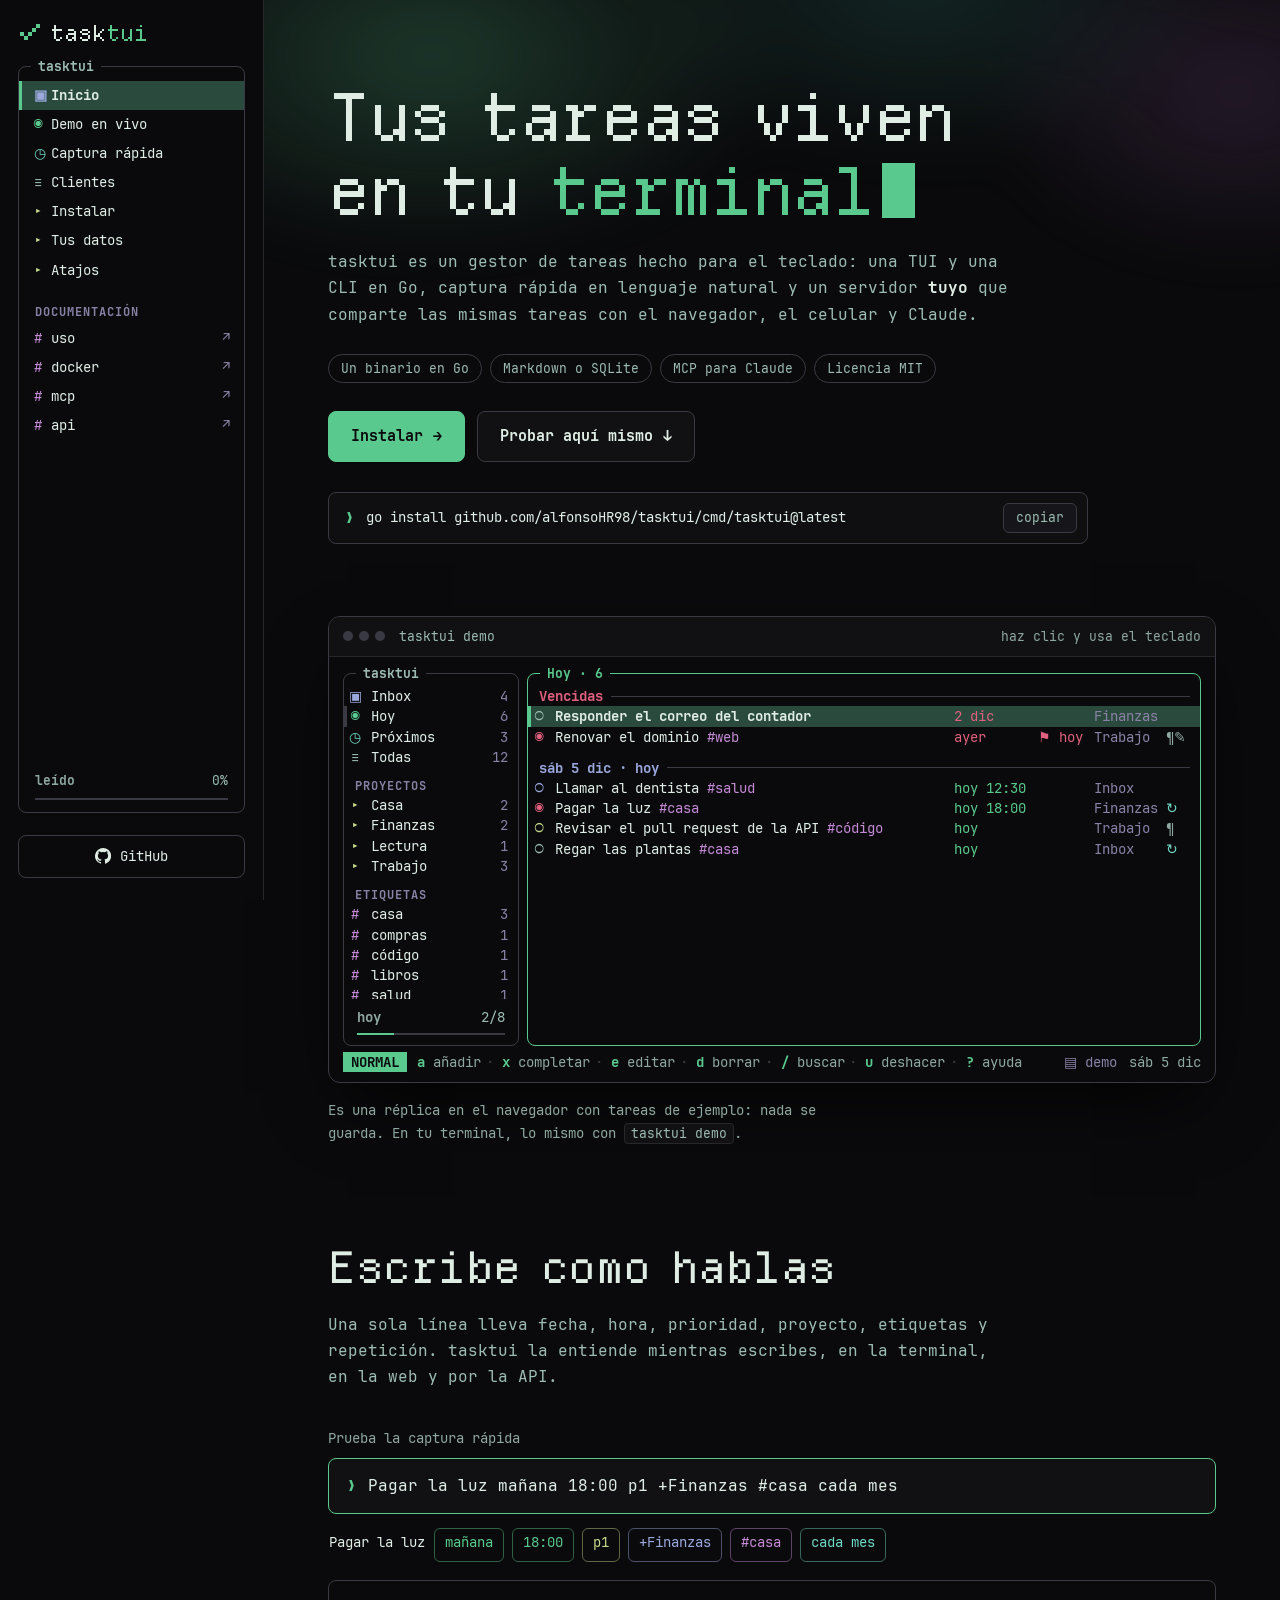
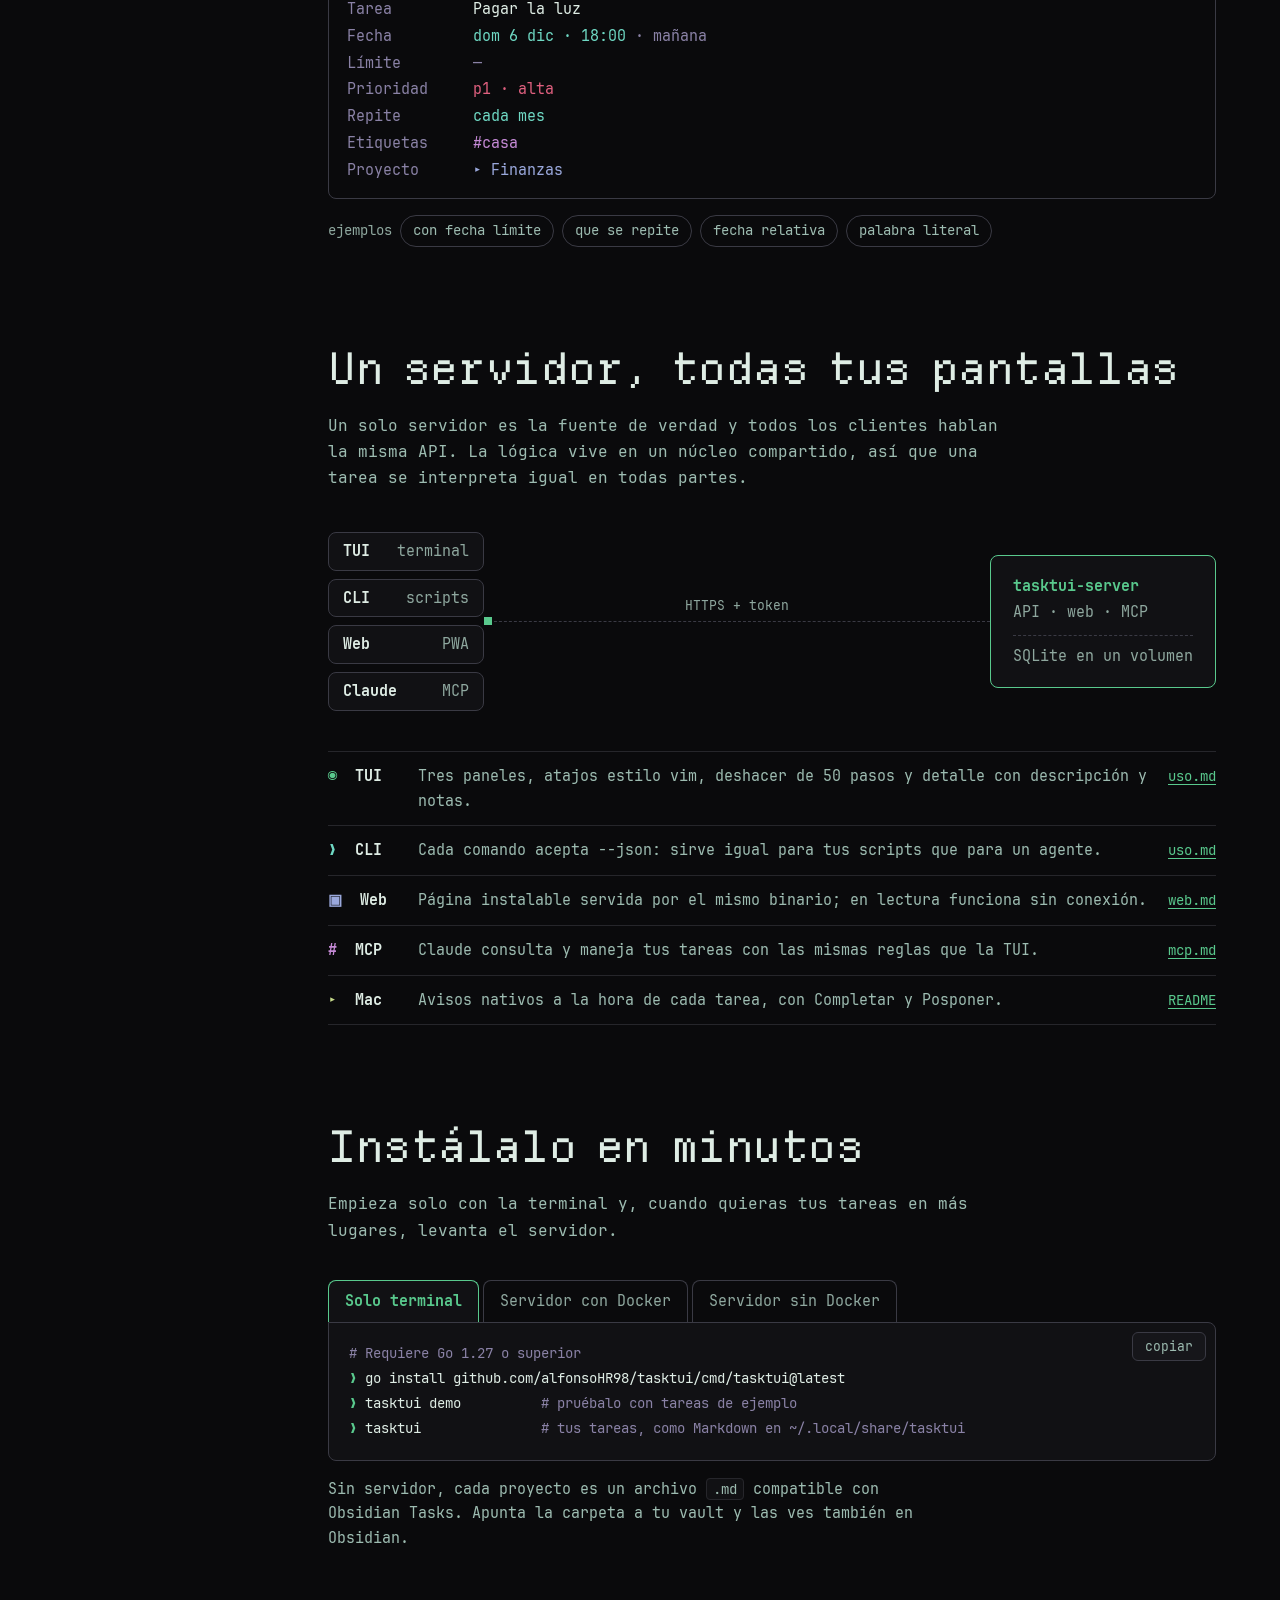
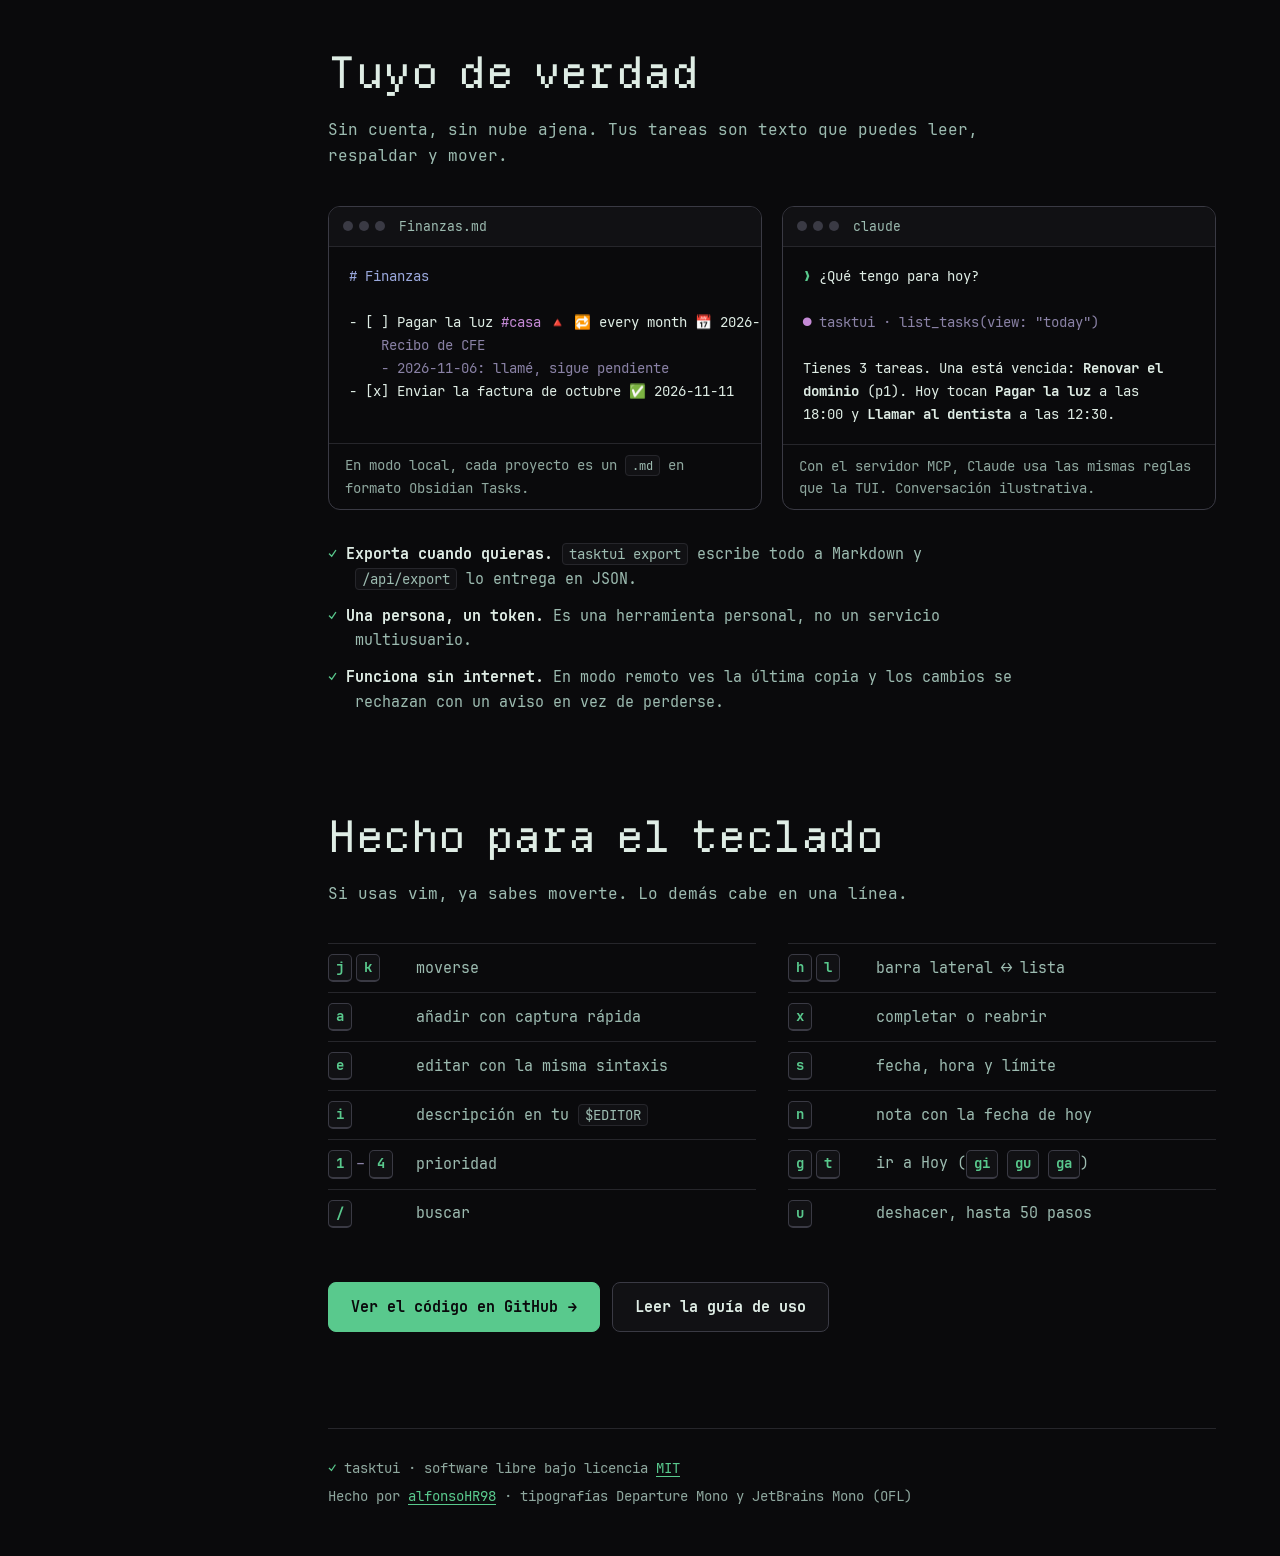
==== site/index.html @ 72398d20 "feat(site): página del proyecto con una demo interactiva de la TUI" ====
<!doctype html>
<html lang="es">
<head>
<meta charset="utf-8">
<meta name="viewport" content="width=device-width, initial-scale=1">
<title>tasktui — tus tareas viven en tu terminal</title>
<meta name="description" content="Gestor de tareas de terminal, tuyo y en tu propio servidor: TUI y CLI en Go, captura rápida en lenguaje natural, página web instalable y servidor MCP para Claude.">
<meta name="theme-color" content="#0a0a0c">
<meta property="og:title" content="tasktui — tus tareas viven en tu terminal">
<meta property="og:description" content="TUI y CLI en Go, captura rápida en lenguaje natural, servidor propio con Docker y MCP para Claude.">
<meta property="og:type" content="website">
<meta property="og:image" content="og.png">
<link rel="icon" href="icon.svg" type="image/svg+xml">
<link rel="preload" href="fonts/DepartureMono-Regular.woff2" as="font" type="font/woff2" crossorigin>
<link rel="preload" href="fonts/JetBrainsMono-Regular.woff2" as="font" type="font/woff2" crossorigin>
<link rel="stylesheet" href="style.css">
</head>
<body>
<a class="skip" href="#contenido">Saltar al contenido</a>

<aside class="rail" aria-label="Navegación">
  <a class="logo" href="#inicio" aria-label="tasktui, inicio">
    <svg viewBox="0 0 11 11" aria-hidden="true"><path d="M1 5h2v2H1zM3 7h2v2H3zM5 5h2v2H5zM7 3h2v2H7zM9 1h2v2H9z"/></svg>
    <span>task<b>tui</b></span>
  </a>

  <nav class="pane nav" aria-label="Secciones">
    <span class="pt">tasktui</span>
    <ul>
      <li><a href="#inicio" data-spy="inicio"><i class="c-blue">▣</i>Inicio</a></li>
      <li><a href="#demo" data-spy="demo"><i class="c-green">◉</i>Demo en vivo</a></li>
      <li><a href="#captura" data-spy="captura"><i class="c-cyan">◷</i>Captura rápida</a></li>
      <li><a href="#clientes" data-spy="clientes"><i class="c-sub">≡</i>Clientes</a></li>
      <li><a href="#instalar" data-spy="instalar"><i class="c-yellow">▸</i>Instalar</a></li>
      <li><a href="#datos" data-spy="datos"><i class="c-yellow">▸</i>Tus datos</a></li>
      <li><a href="#atajos" data-spy="atajos"><i class="c-yellow">▸</i>Atajos</a></li>
    </ul>
    <h2>Documentación</h2>
    <ul>
      <li><a href="https://github.com/alfonsoHR98/tasktui/blob/main/docs/uso.md"><i class="c-mauve">#</i>uso<em>↗</em></a></li>
      <li><a href="https://github.com/alfonsoHR98/tasktui/blob/main/docs/docker.md"><i class="c-mauve">#</i>docker<em>↗</em></a></li>
      <li><a href="https://github.com/alfonsoHR98/tasktui/blob/main/docs/mcp.md"><i class="c-mauve">#</i>mcp<em>↗</em></a></li>
      <li><a href="https://github.com/alfonsoHR98/tasktui/blob/main/docs/api.md"><i class="c-mauve">#</i>api<em>↗</em></a></li>
    </ul>
    <div class="read" aria-hidden="true">
      <div><span>leído</span><span id="read-pct">0%</span></div>
      <div class="bar"><span id="read-bar"></span></div>
    </div>
  </nav>

  <a class="gh" href="https://github.com/alfonsoHR98/tasktui">
    <svg viewBox="0 0 16 16" aria-hidden="true"><path d="M8 0a8 8 0 0 0-2.53 15.59c.4.07.55-.17.55-.38v-1.33c-2.23.48-2.7-1.07-2.7-1.07-.36-.93-.89-1.17-.89-1.17-.73-.5.05-.49.05-.49.8.06 1.23.83 1.23.83.72 1.22 1.88.87 2.33.66.07-.52.28-.87.5-1.07-1.77-.2-3.64-.89-3.64-3.95 0-.87.31-1.59.82-2.15-.08-.2-.36-1.02.08-2.12 0 0 .67-.21 2.2.82a7.6 7.6 0 0 1 4 0c1.53-1.04 2.2-.82 2.2-.82.44 1.1.16 1.92.08 2.12.51.56.82 1.28.82 2.15 0 3.07-1.87 3.75-3.65 3.95.29.25.54.73.54 1.48v2.2c0 .21.15.46.55.38A8 8 0 0 0 8 0Z"/></svg>
    <span>GitHub</span>
  </a>
</aside>

<main id="contenido">
  <div class="aurora" aria-hidden="true"></div>

  <section class="hero" id="inicio" data-section>
    <h1>Tus tareas viven<br>en tu <span>terminal</span><i class="caret" aria-hidden="true"></i></h1>
    <p class="lead">tasktui es un gestor de tareas hecho para el teclado: una TUI y una CLI en Go,
      captura rápida en lenguaje natural y un servidor <strong>tuyo</strong> que comparte las mismas
      tareas con el navegador, el celular y Claude.</p>
    <ul class="chips" aria-label="Características">
      <li>Un binario en Go</li>
      <li>Markdown o SQLite</li>
      <li>MCP para Claude</li>
      <li>Licencia MIT</li>
    </ul>
    <div class="cta">
      <a class="btn primary" href="#instalar">Instalar <span aria-hidden="true">→</span></a>
      <a class="btn" href="#demo">Probar aquí mismo <span aria-hidden="true">↓</span></a>
    </div>
    <div class="cmd">
      <span class="prompt" aria-hidden="true">❯</span>
      <code id="cmd-install">go install github.com/alfonsoHR98/tasktui/cmd/tasktui@latest</code>
      <button class="copy" data-copy="#cmd-install" type="button">copiar</button>
    </div>
  </section>

  <section class="demo" id="demo" data-section>
    <div class="win">
      <div class="win-bar">
        <span class="dots" aria-hidden="true"><i></i><i></i><i></i></span>
        <span class="win-title">tasktui demo</span>
        <span class="win-hint">haz clic y usa el teclado</span>
      </div>
      <div class="tui" id="tui" tabindex="0" role="application"
           aria-label="Demostración interactiva de tasktui. Usa j y k para moverte, x para completar, a para añadir.">
<pre class="fallback">╭─ tasktui ───────────╮╭─ Hoy · 3 ──────────────────────────────────╮
│ ▣ Inbox           2 ││ Vencidas ───────────────────────────────── │
│ ◉ Hoy             3 ││ ◉ Renovar el dominio  #web    ayer  Trabajo│
│ ◷ Próximos        5 ││ mié 11 nov · hoy ───────────────────────── │
│ ≡ Todas          12 ││ ◉ Pagar la luz  #casa   hoy 18:00  Finanzas│
│                     ││ ○ Llamar al dentista    hoy 12:30  Inbox   │
╰─────────────────────╯╰────────────────────────────────────────────╯
 NORMAL  a añadir · x completar · e editar · / buscar · ? ayuda</pre>
      </div>
    </div>
    <p class="demo-note">Es una réplica en el navegador con tareas de ejemplo: nada se guarda.
      En tu terminal, lo mismo con <code>tasktui demo</code>.</p>
  </section>

  <section id="captura" data-section>
    <h2>Escribe como hablas</h2>
    <p class="lead">Una sola línea lleva fecha, hora, prioridad, proyecto, etiquetas y repetición.
      tasktui la entiende mientras escribes, en la terminal, en la web y por la API.</p>

    <div class="play">
      <label for="play-in">Prueba la captura rápida</label>
      <div class="play-input">
        <span class="prompt" aria-hidden="true">❯</span>
        <input id="play-in" type="text" autocomplete="off" autocapitalize="off" spellcheck="false"
               value="Pagar la luz mañana 18:00 p1 +Finanzas #casa cada mes">
      </div>
      <div class="play-tokens" id="play-tokens" aria-hidden="true"></div>
      <dl class="play-out" id="play-out" aria-live="polite"></dl>
      <div class="play-ex">
        <span>ejemplos</span>
        <button type="button" data-ex="Entregar el reporte viernes 9am p2 +Trabajo limit lunes">con fecha límite</button>
        <button type="button" data-ex="Regar las plantas cada 3 días #casa">que se repite</button>
        <button type="button" data-ex="Llamar a mamá en 2 días 19:30">fecha relativa</button>
        <button type="button" data-ex="Leer \hoy de Saramago +Lectura #libros">palabra literal</button>
      </div>
    </div>
  </section>

  <section id="clientes" data-section>
    <h2>Un servidor, todas tus pantallas</h2>
    <p class="lead">Un solo servidor es la fuente de verdad y todos los clientes hablan la misma API.
      La lógica vive en un núcleo compartido, así que una tarea se interpreta igual en todas partes.</p>

    <div class="arch" role="img" aria-label="La TUI, la CLI, la página web y Claude se conectan por HTTPS con token a tu servidor, que guarda las tareas en SQLite.">
      <ul class="arch-clients">
        <li><b>TUI</b><span>terminal</span></li>
        <li><b>CLI</b><span>scripts</span></li>
        <li><b>Web</b><span>PWA</span></li>
        <li><b>Claude</b><span>MCP</span></li>
      </ul>
      <div class="arch-wire"><span>HTTPS + token</span></div>
      <div class="arch-server">
        <b>tasktui-server</b>
        <span>API · web · MCP</span>
        <span class="arch-db">SQLite en un volumen</span>
      </div>
    </div>

    <table class="ls">
      <caption class="vh">Clientes de tasktui</caption>
      <tbody>
        <tr><th scope="row"><i class="c-green">◉</i> TUI</th><td>Tres paneles, atajos estilo vim, deshacer de 50 pasos y detalle con descripción y notas.</td><td><a href="https://github.com/alfonsoHR98/tasktui/blob/main/docs/uso.md">uso.md</a></td></tr>
        <tr><th scope="row"><i class="c-cyan">❯</i> CLI</th><td>Cada comando acepta <code>--json</code>: sirve igual para tus scripts que para un agente.</td><td><a href="https://github.com/alfonsoHR98/tasktui/blob/main/docs/uso.md#cli-scripts-y-claude">uso.md</a></td></tr>
        <tr><th scope="row"><i class="c-blue">▣</i> Web</th><td>Página instalable servida por el mismo binario; en lectura funciona sin conexión.</td><td><a href="https://github.com/alfonsoHR98/tasktui/blob/main/docs/web.md">web.md</a></td></tr>
        <tr><th scope="row"><i class="c-mauve">#</i> MCP</th><td>Claude consulta y maneja tus tareas con las mismas reglas que la TUI.</td><td><a href="https://github.com/alfonsoHR98/tasktui/blob/main/docs/mcp.md">mcp.md</a></td></tr>
        <tr><th scope="row"><i class="c-yellow">▸</i> Mac</th><td>Avisos nativos a la hora de cada tarea, con Completar y Posponer.</td><td><a href="https://github.com/alfonsoHR98/tasktui#avisos-en-la-mac">README</a></td></tr>
      </tbody>
    </table>
  </section>

  <section id="instalar" data-section>
    <h2>Instálalo en minutos</h2>
    <p class="lead">Empieza solo con la terminal y, cuando quieras tus tareas en más lugares, levanta el servidor.</p>

    <div class="tabs">
      <div role="tablist" aria-label="Formas de instalar">
        <button role="tab" id="tab-term" aria-controls="p-term" aria-selected="true" type="button">Solo terminal</button>
        <button role="tab" id="tab-docker" aria-controls="p-docker" aria-selected="false" tabindex="-1" type="button">Servidor con Docker</button>
        <button role="tab" id="tab-bin" aria-controls="p-bin" aria-selected="false" tabindex="-1" type="button">Servidor sin Docker</button>
      </div>

      <div role="tabpanel" id="p-term" aria-labelledby="tab-term">
        <pre class="code" id="code-term"><span class="cm"># Requiere Go 1.27 o superior</span>
<span class="pr">❯</span> go install github.com/alfonsoHR98/tasktui/cmd/tasktui@latest
<span class="pr">❯</span> tasktui demo          <span class="cm"># pruébalo con tareas de ejemplo</span>
<span class="pr">❯</span> tasktui               <span class="cm"># tus tareas, como Markdown en ~/.local/share/tasktui</span></pre>
        <button class="copy" data-copy="#code-term" type="button">copiar</button>
        <p>Sin servidor, cada proyecto es un archivo <code>.md</code> compatible con Obsidian Tasks.
          Apunta la carpeta a tu vault y las ves también en Obsidian.</p>
      </div>

      <div role="tabpanel" id="p-docker" aria-labelledby="tab-docker" hidden>
        <pre class="code" id="code-docker"><span class="pr">❯</span> git clone https://github.com/alfonsoHR98/tasktui.git &amp;&amp; cd tasktui
<span class="pr">❯</span> cp .env.example .env    <span class="cm"># pon un API_TOKEN: openssl rand -hex 24</span>
<span class="pr">❯</span> docker compose up -d --build
<span class="pr">❯</span> tasktui server connect http://127.0.0.1:8787</pre>
        <button class="copy" data-copy="#code-docker" type="button">copiar</button>
        <p>Un contenedor con la API, la página web y el MCP; las tareas viven en un archivo SQLite
          dentro de un volumen. Para usarlo fuera de casa, la guía explica HTTPS con Caddy,
          Cloudflare Tunnel o Tailscale.</p>
      </div>

      <div role="tabpanel" id="p-bin" aria-labelledby="tab-bin" hidden>
        <pre class="code" id="code-bin"><span class="pr">❯</span> git clone https://github.com/alfonsoHR98/tasktui.git &amp;&amp; cd tasktui
<span class="pr">❯</span> make server
<span class="pr">❯</span> API_TOKEN=$(openssl rand -hex 24) DATABASE_PATH=./tasktui.db ./tasktui-server</pre>
        <button class="copy" data-copy="#code-bin" type="button">copiar</button>
        <p>El servidor es un solo binario en Go puro, sin cgo: corre igual en un VPS, una Raspberry Pi o tu Mac.</p>
      </div>
    </div>
  </section>

  <section id="datos" data-section>
    <h2>Tuyo de verdad</h2>
    <p class="lead">Sin cuenta, sin nube ajena. Tus tareas son texto que puedes leer, respaldar y mover.</p>

    <div class="two">
      <figure class="win small">
        <div class="win-bar"><span class="dots" aria-hidden="true"><i></i><i></i><i></i></span><span class="win-title">Finanzas.md</span></div>
<pre class="code md"><span class="c-blue"># Finanzas</span>

- [ ] Pagar la luz <span class="c-mauve">#casa</span> 🔺 🔁 every month 📅 2026-11-12 ⏰ 18:00 🆔 frlyy
    <span class="cm">Recibo de CFE</span>
    <span class="cm">- 2026-11-06: llamé, sigue pendiente</span>
- [x] Enviar la factura de octubre ✅ 2026-11-11</pre>
        <figcaption>En modo local, cada proyecto es un <code>.md</code> en formato Obsidian Tasks.</figcaption>
      </figure>

      <figure class="win small">
        <div class="win-bar"><span class="dots" aria-hidden="true"><i></i><i></i><i></i></span><span class="win-title">claude</span></div>
<pre class="code chat"><span class="pr">❯</span> ¿Qué tengo para hoy?

<span class="c-mauve">●</span> <span class="cm">tasktui · list_tasks(view: "today")</span>

Tienes 3 tareas. Una está vencida: <b>Renovar el
dominio</b> (p1). Hoy tocan <b>Pagar la luz</b> a las
18:00 y <b>Llamar al dentista</b> a las 12:30.</pre>
        <figcaption>Con el servidor MCP, Claude usa las mismas reglas que la TUI. Conversación ilustrativa.</figcaption>
      </figure>
    </div>

    <ul class="facts">
      <li><b>Exporta cuando quieras.</b> <code>tasktui export</code> escribe todo a Markdown y <code>/api/export</code> lo entrega en JSON.</li>
      <li><b>Una persona, un token.</b> Es una herramienta personal, no un servicio multiusuario.</li>
      <li><b>Funciona sin internet.</b> En modo remoto ves la última copia y los cambios se rechazan con un aviso en vez de perderse.</li>
    </ul>
  </section>

  <section id="atajos" data-section>
    <h2>Hecho para el teclado</h2>
    <p class="lead">Si usas vim, ya sabes moverte. Lo demás cabe en una línea.</p>
    <dl class="keys">
      <div><dt><kbd>j</kbd><kbd>k</kbd></dt><dd>moverse</dd></div>
      <div><dt><kbd>h</kbd><kbd>l</kbd></dt><dd>barra lateral ↔ lista</dd></div>
      <div><dt><kbd>a</kbd></dt><dd>añadir con captura rápida</dd></div>
      <div><dt><kbd>x</kbd></dt><dd>completar o reabrir</dd></div>
      <div><dt><kbd>e</kbd></dt><dd>editar con la misma sintaxis</dd></div>
      <div><dt><kbd>s</kbd></dt><dd>fecha, hora y límite</dd></div>
      <div><dt><kbd>i</kbd></dt><dd>descripción en tu <code>$EDITOR</code></dd></div>
      <div><dt><kbd>n</kbd></dt><dd>nota con la fecha de hoy</dd></div>
      <div><dt><kbd>1</kbd>–<kbd>4</kbd></dt><dd>prioridad</dd></div>
      <div><dt><kbd>g</kbd><kbd>t</kbd></dt><dd>ir a Hoy (<kbd>gi</kbd> <kbd>gu</kbd> <kbd>ga</kbd>)</dd></div>
      <div><dt><kbd>/</kbd></dt><dd>buscar</dd></div>
      <div><dt><kbd>u</kbd></dt><dd>deshacer, hasta 50 pasos</dd></div>
    </dl>
    <div class="cta end">
      <a class="btn primary" href="https://github.com/alfonsoHR98/tasktui">Ver el código en GitHub <span aria-hidden="true">→</span></a>
      <a class="btn" href="https://github.com/alfonsoHR98/tasktui/blob/main/docs/uso.md">Leer la guía de uso</a>
    </div>
  </section>

  <footer>
    <p><span class="c-green">✓</span> tasktui · software libre bajo licencia <a href="https://github.com/alfonsoHR98/tasktui/blob/main/LICENSE">MIT</a></p>
    <p>Hecho por <a href="https://github.com/alfonsoHR98">alfonsoHR98</a> · tipografías Departure Mono y JetBrains Mono (OFL)</p>
  </footer>
</main>

<script src="app.js" defer></script>
</body>
</html>
---- site/style.css ----
/* tasktui — página del proyecto. Paleta Aurora, la misma que la TUI. */
@font-face {
  font-family: "Departure Mono";
  src: url("fonts/DepartureMono-Regular.woff2") format("woff2");
  font-display: swap;
}
@font-face {
  font-family: "JetBrains Mono";
  src: url("fonts/JetBrainsMono-Regular.woff2") format("woff2");
  font-weight: 400;
  font-display: swap;
}
@font-face {
  font-family: "JetBrains Mono";
  src: url("fonts/JetBrainsMono-Bold.woff2") format("woff2");
  font-weight: 700;
  font-display: swap;
}

:root {
  --bg: #0a0a0c;
  --surface: #111114;
  --surface-2: #16161a;
  --line: #26262b;
  --line-2: #3a3a44;
  --text: #dfede5;
  --sub: #9dbcb1;
  --hint: #8fa89f;
  --muted: #8a82a6; /* el #6E6787 de Aurora, aclarado para cumplir contraste AA */
  --green: #59c98d;
  --green-hi: #8fe7ab;
  --sel: #2a4a3e;
  --red: #e0607f;
  --yellow: #c5d98a;
  --blue: #9aa8dc;
  --mauve: #c58ad6;
  --cyan: #6fd9c4;
  --peach: #c4906b;
  --pixel: "Departure Mono", "JetBrains Mono", ui-monospace, monospace;
  --mono: "JetBrains Mono", ui-monospace, "SF Mono", Menlo, monospace;
  --rail: 264px;
  --ease: cubic-bezier(0.16, 1, 0.3, 1);
  color-scheme: dark;
}

*, *::before, *::after { box-sizing: border-box; }
html { scroll-behavior: smooth; scroll-padding-top: 24px; scrollbar-color: var(--line-2) var(--bg); scrollbar-width: thin; }
body {
  margin: 0;
  background: var(--bg);
  color: var(--text);
  font: 400 15px/1.65 var(--mono);
  font-variant-ligatures: none;
  -webkit-font-smoothing: antialiased;
  overflow-x: hidden;
}
::selection { background: var(--sel); color: #ecf5ef; }
:focus-visible { outline: 2px solid var(--green); outline-offset: 2px; border-radius: 2px; }
a { color: var(--green); text-decoration-thickness: 1px; text-underline-offset: 3px; }
a:hover { color: var(--green-hi); }
code, kbd, pre { font-family: var(--mono); }
p code, li code, dd code, figcaption code {
  padding: 1px 6px; border: 1px solid var(--line); border-radius: 4px; background: var(--surface); color: var(--sub); font-size: 0.92em;
}
strong, b { font-weight: 700; }
.vh { position: absolute; width: 1px; height: 1px; overflow: hidden; clip-path: inset(50%); white-space: nowrap; }
.skip { position: absolute; left: 16px; top: -60px; z-index: 20; padding: 8px 14px; background: var(--green); color: var(--bg); }
.skip:focus { top: 12px; }
.skip:hover { color: var(--bg); }

.c-green { color: var(--green); } .c-blue { color: var(--blue); } .c-cyan { color: var(--cyan); }
.c-yellow { color: var(--yellow); } .c-mauve { color: var(--mauve); } .c-sub { color: var(--sub); }
.c-red { color: var(--red); }

/* ---------- riel lateral: el mismo panel que la TUI ---------- */
.rail {
  position: fixed; inset: 0 auto 0 0; width: var(--rail); z-index: 5;
  display: flex; flex-direction: column; gap: 22px;
  padding: 22px 18px; border-right: 1px solid var(--line); background: var(--bg);
}
.logo { display: flex; align-items: center; gap: 10px; font: 22px/1 var(--pixel); color: var(--text); text-decoration: none; }
.logo svg { width: 22px; height: 22px; fill: var(--green); shape-rendering: crispEdges; }
.logo b { font-weight: 400; color: var(--green); }

.pane { position: relative; border: 1px solid var(--line-2); border-radius: 8px; }
.pt {
  position: absolute; top: -0.72em; left: 12px; padding: 0 7px; background: var(--bg);
  color: var(--sub); font-weight: 700; font-size: 13px; line-height: 1.4; white-space: nowrap;
}
.nav { flex: 1; min-height: 0; display: flex; flex-direction: column; padding: 14px 0 12px; font-size: 14px; }
.nav ul { list-style: none; margin: 0; padding: 0; }
.nav h2 { margin: 18px 0 2px; padding: 0 16px; font: 700 12px/1.6 var(--mono); letter-spacing: 0.08em; text-transform: uppercase; color: var(--muted); }
.nav a {
  display: flex; align-items: center; gap: 9px; padding: 3px 14px 3px 12px;
  border-left: 3px solid transparent; color: var(--text); text-decoration: none;
}
.nav a i { font-style: normal; width: 1ch; text-align: center; }
.nav a em { margin-left: auto; font-style: normal; color: var(--muted); }
.nav a:hover { background: var(--surface-2); }
.nav a[aria-current] { border-left-color: var(--green); background: var(--sel); font-weight: 700; }
.read { margin-top: auto; padding: 18px 16px 0; font-size: 13px; color: var(--hint); }
.read > div:first-child { display: flex; justify-content: space-between; font-weight: 700; }
.read #read-pct { color: var(--sub); font-weight: 400; font-variant-numeric: tabular-nums; }
.bar { height: 2px; margin-top: 6px; background: var(--line-2); }
.bar span { display: block; height: 100%; width: 0; background: var(--green); }
.gh {
  display: flex; align-items: center; justify-content: center; gap: 9px; padding: 9px 12px;
  border: 1px solid var(--line-2); border-radius: 8px; color: var(--text); text-decoration: none; font-size: 14px;
  transition: border-color 0.2s, background 0.2s;
}
.gh svg { width: 16px; height: 16px; fill: currentColor; }
.gh:hover { border-color: var(--green); background: var(--surface); color: var(--text); }

/* ---------- contenido ---------- */
main { position: relative; margin-left: var(--rail); padding: 0 clamp(20px, 5vw, 72px); isolation: isolate; }
main > section { max-width: 1240px; margin: 0 auto; padding: 72px 0 24px; }
.aurora {
  position: absolute; z-index: -1; top: -180px; left: -10%; right: -10%; height: 620px; pointer-events: none;
  background:
    radial-gradient(42% 46% at 22% 38%, rgba(89, 201, 141, 0.24), transparent 70%),
    radial-gradient(36% 42% at 62% 26%, rgba(63, 168, 148, 0.18), transparent 70%),
    radial-gradient(30% 40% at 88% 44%, rgba(176, 107, 196, 0.16), transparent 70%);
  filter: blur(26px);
  animation: aurora 26s ease-in-out infinite alternate;
}
@keyframes aurora {
  from { transform: translate3d(-3%, 0, 0) skewX(-4deg); opacity: 0.85; }
  to { transform: translate3d(4%, 18px, 0) skewX(5deg); opacity: 1; }
}

h1, h2 { font-family: var(--pixel); font-weight: 400; margin: 0; text-wrap: balance; }
h1 { font-size: clamp(33px, 5.6vw, 66px); line-height: 1.12; letter-spacing: -0.02em; word-spacing: -0.18em; }
h1 span { color: var(--green); }
h2 { font-size: clamp(27px, 3.4vw, 44px); line-height: 1.15; letter-spacing: -0.01em; word-spacing: -0.18em; }
.caret {
  display: inline-block; width: 0.5em; height: 0.82em; margin-left: 0.12em; background: var(--green);
  vertical-align: -0.04em; animation: blink 1.1s steps(1) infinite;
}
@keyframes blink { 50% { opacity: 0; } }
.lead { max-width: 68ch; margin: 20px 0 0; color: var(--sub); font-size: 16px; }
.lead strong { color: var(--text); }

.hero { padding-top: clamp(56px, 9vh, 110px); }
.chips { display: flex; flex-wrap: wrap; gap: 8px; list-style: none; margin: 26px 0 0; padding: 0; }
.chips li { padding: 3px 12px; border: 1px solid var(--line-2); border-radius: 999px; color: var(--sub); font-size: 13px; }
.cta { display: flex; flex-wrap: wrap; gap: 12px; margin-top: 28px; }
.cta.end { margin-top: 44px; }
.btn {
  display: inline-flex; align-items: center; gap: 10px; padding: 12px 22px; border: 1px solid var(--line-2); border-radius: 8px;
  color: var(--text); font-weight: 700; text-decoration: none; background: var(--surface);
  transition: transform 0.25s var(--ease), border-color 0.2s, background 0.2s;
}
.btn:hover { border-color: var(--green); color: var(--text); transform: translateY(-1px); }
.btn:active { transform: translateY(0); }
.btn.primary { background: var(--green); border-color: var(--green); color: var(--bg); }
.btn.primary:hover { background: var(--green-hi); border-color: var(--green-hi); color: var(--bg); }

.cmd {
  display: flex; align-items: center; gap: 12px; max-width: 760px; margin-top: 30px; padding: 10px 10px 10px 16px;
  border: 1px solid var(--line-2); border-radius: 8px; background: rgba(17, 17, 20, 0.8);
}
.cmd code { flex: 1; min-width: 0; overflow-x: auto; white-space: nowrap; font-size: 14px; scrollbar-width: none; }
.prompt, .pr { color: var(--green); font-weight: 700; }
.copy {
  flex: none; padding: 4px 12px; border: 1px solid var(--line-2); border-radius: 6px; background: var(--surface-2);
  color: var(--sub); font: 13px/1.5 var(--mono); cursor: pointer; transition: border-color 0.2s, color 0.2s;
}
.copy:hover { border-color: var(--green); color: var(--text); }
.copy.ok { border-color: var(--green); color: var(--green); }

/* ---------- ventanas ---------- */
.win { border: 1px solid var(--line-2); border-radius: 12px; background: var(--bg); box-shadow: 0 30px 70px -20px rgba(0, 0, 0, 0.9); overflow: hidden; }
.win-bar { display: flex; align-items: center; gap: 14px; padding: 9px 14px; border-bottom: 1px solid var(--line); background: var(--surface); font-size: 13px; color: var(--hint); }
.dots { display: inline-flex; gap: 6px; }
.dots i { width: 10px; height: 10px; border-radius: 50%; background: var(--line-2); }
.win-title { color: var(--sub); }
.win-hint { margin-left: auto; }

.demo { padding-top: 48px; }
.demo-note { max-width: 68ch; margin: 16px 0 0; color: var(--hint); font-size: 14px; }

/* ---------- la TUI en el navegador ---------- */
.tui { position: relative; display: flex; flex-direction: column; gap: 6px; height: 31.5em; padding: 16px 14px 10px; font-size: 13.5px; line-height: 1.5; outline: none; cursor: default; container-type: inline-size; }
.tui:focus-visible { box-shadow: inset 0 0 0 1px var(--green); }
.fallback { margin: 0; overflow: hidden; color: var(--sub); font-size: 12px; line-height: 1.35; }
.t-panes { flex: 1; min-height: 0; display: grid; grid-template-columns: 22ch minmax(0, 1fr) 38ch; gap: 8px; }
.t-pane { position: relative; min-width: 0; padding: 12px 0 8px; border: 1px solid var(--line-2); border-radius: 8px; overflow: hidden; display: flex; flex-direction: column; }
.t-pane.focus { border-color: var(--green); }
.t-pane.focus > .pt { color: var(--green); }
.t-pane { overflow: visible; min-height: 0; }
.t-body { position: relative; flex: 1; min-height: 0; overflow: hidden auto; scrollbar-width: none; }
.t-row { display: flex; align-items: baseline; gap: 1ch; padding: 0 1.2ch 0 0; border-left: 3px solid transparent; white-space: nowrap; cursor: pointer; }
.t-row:hover { background: var(--surface-2); }
.t-row.sel { border-left-color: var(--line-2); }
.focus .t-row.sel { border-left-color: var(--green); background: var(--sel); font-weight: 700; }
.t-row .ic { width: 2ch; text-align: center; flex: none; }
.t-row .grow { flex: 1; min-width: 0; overflow: hidden; text-overflow: ellipsis; }
.t-row .n { color: var(--muted); font-weight: 400; font-variant-numeric: tabular-nums; }
.t-head { margin: 10px 0 0; padding: 0 1.6ch; color: var(--muted); font-weight: 700; font-size: 0.9em; letter-spacing: 0.08em; }
.t-group { display: flex; align-items: center; gap: 1ch; padding: 0 1.2ch 0 1.4ch; color: var(--blue); font-weight: 700; }
.t-group:not(:first-child) { margin-top: 0.8em; }
.t-group.late { color: var(--red); }
.t-group::after { content: ""; flex: 1; height: 1px; background: var(--line-2); }
.t-check { all: unset; width: 2ch; text-align: center; cursor: pointer; font-weight: 700; flex: none; }
.t-check:focus-visible { outline: 2px solid var(--green); }
.p1 { color: var(--red); } .p2 { color: var(--yellow); } .p3 { color: var(--blue); } .p4 { color: var(--sub); }
.t-row.done .grow { color: var(--muted); text-decoration: line-through; font-weight: 400; }
.t-row.done .t-check { color: var(--muted); }
.lab { color: var(--mauve); font-weight: 400; margin-left: 1ch; }
.when { flex: none; width: 9.5ch; font-weight: 400; font-variant-numeric: tabular-nums; }
.when.dl { width: 6ch; }
.proj { flex: none; width: 8ch; overflow: hidden; text-overflow: ellipsis; color: var(--muted); font-weight: 400; }
.icons { flex: none; width: 3ch; color: var(--hint); font-weight: 400; }
.late { color: var(--red); } .today { color: var(--green); } .soon { color: var(--cyan); }
.t-prog { padding: 8px 1.6ch 2px; color: var(--hint); }
.t-prog div:first-child { display: flex; justify-content: space-between; font-weight: 700; }
.t-prog b { color: var(--sub); font-weight: 400; }
.t-empty { display: grid; place-content: center; gap: 6px; height: 100%; text-align: center; color: var(--sub); }
.t-empty b { color: var(--green); font-size: 1.4em; }
.t-detail { padding: 0 1.6ch; }
.t-detail h3 { margin: 0; font: 700 1em/1.5 var(--mono); }
.t-detail .where { color: var(--blue); }
.t-detail dl { display: grid; grid-template-columns: 12ch 1fr; margin: 1.2em 0 0; }
.t-detail dt { color: var(--muted); }
.t-detail dd { margin: 0; }
.t-detail dd small { color: var(--muted); font-size: 1em; }
.t-detail h4 { display: flex; align-items: center; gap: 1ch; margin: 1.2em 0 0; font: 700 1em/1.5 var(--mono); color: var(--green); }
.t-detail h4::after { content: ""; flex: 1; height: 1px; background: var(--line-2); }
.t-detail p { margin: 0; }
.t-detail .note { padding-left: 1.5ch; border-left: 1px solid var(--line-2); }
.t-detail .note small, .t-detail .id { color: var(--muted); font-size: 1em; }
.t-detail .id { margin-top: 1.2em; }

.t-status { display: flex; align-items: center; gap: 1ch; white-space: nowrap; overflow: hidden; }
.pill { flex: none; padding: 0 1ch; background: var(--green); color: var(--bg); font-weight: 700; }
.pill.write { background: var(--blue); } .pill.help { background: var(--mauve); } .pill.del { background: var(--red); }
.hints { display: flex; flex: 1; min-width: 0; overflow: hidden; }
.hints button { all: unset; flex: none; color: var(--hint); cursor: pointer; padding: 0 0.3ch; }
.hints button b { color: var(--green); }
.hints button:hover { color: var(--text); }
.hints button:focus-visible { outline: 2px solid var(--green); }
.hints button + button::before { content: "·"; margin-right: 1ch; color: var(--line-2); }
.t-msg { flex: 1; color: var(--yellow); overflow: hidden; text-overflow: ellipsis; }
.t-right { flex: none; color: var(--hint); }
.t-right span { color: var(--muted); margin-right: 1.5ch; }

.t-pop { position: absolute; left: 50%; top: 30%; width: min(78ch, calc(100% - 24px)); transform: translateX(-50%); padding: 14px 0 10px; border: 1px solid var(--green); border-radius: 8px; background: var(--bg); box-shadow: 0 24px 60px -12px #000; }
.t-pop .pt { color: var(--green); }
.t-pop[hidden] { display: none; }
.t-in { display: flex; gap: 1ch; padding: 0 1.6ch; }
.t-in input { all: unset; flex: 1; min-width: 0; caret-color: var(--green); }
.t-prev { min-height: 1.5em; margin: 1em 0 0; padding: 0 1.6ch; display: flex; flex-wrap: wrap; gap: 0 2ch; }
.t-prev::before { content: "→"; color: var(--muted); }
.t-tip { padding: 0 1.6ch; color: var(--muted); white-space: nowrap; overflow: hidden; text-overflow: ellipsis; }
.t-help { top: 6%; width: min(64ch, calc(100% - 24px)); max-height: 88%; overflow: auto; }
.t-help h4 { margin: 0.6em 0 0; padding: 0 1.6ch; font: 700 1em/1.5 var(--mono); color: var(--green); }
.t-help dl { display: grid; grid-template-columns: 16ch 1fr; margin: 0; padding: 0 1.6ch 0 3ch; }
.t-help dt { color: var(--yellow); font-weight: 700; }
.t-help dd { margin: 0; color: var(--sub); }

@container (max-width: 980px) { .t-panes { grid-template-columns: 22ch minmax(0, 1fr); } .t-pane.detail { display: none; } }
@container (max-width: 620px) { .t-panes { grid-template-columns: minmax(0, 1fr); } .t-pane.side { display: none; } .proj, .when.dl, .t-right { display: none; } .when { width: auto; } }

/* ---------- captura rápida ---------- */
.play { max-width: 900px; margin-top: 36px; }
.play > label { display: block; margin-bottom: 8px; color: var(--hint); font-size: 14px; }
.play-input { display: flex; align-items: center; gap: 12px; padding: 14px 18px; border: 1px solid var(--green); border-radius: 8px; background: var(--surface); }
.play-input input { all: unset; flex: 1; min-width: 0; font-size: 16px; caret-color: var(--green); }
.play-input:focus-within { box-shadow: 0 0 0 3px rgba(89, 201, 141, 0.18); }
.play-tokens { display: flex; flex-wrap: wrap; gap: 6px 8px; min-height: 34px; margin-top: 14px; }
.tk { padding: 2px 10px; border: 1px solid var(--line-2); border-radius: 6px; font-size: 14px; color: var(--sub); animation: pop 0.35s var(--ease) backwards; }
@keyframes pop { from { transform: translateY(4px); filter: blur(3px); opacity: 0; } }
.tk.due, .tk.time { color: var(--green); border-color: rgba(89, 201, 141, 0.45); }
.tk.deadline { color: var(--red); border-color: rgba(224, 96, 127, 0.45); }
.tk.prio { color: var(--yellow); border-color: rgba(197, 217, 138, 0.45); }
.tk.rec { color: var(--cyan); border-color: rgba(111, 217, 196, 0.45); }
.tk.label { color: var(--mauve); border-color: rgba(197, 138, 214, 0.45); }
.tk.project { color: var(--blue); border-color: rgba(154, 168, 220, 0.45); }
.tk.text { border-color: transparent; padding-inline: 0; color: var(--text); }
.play-out { display: grid; grid-template-columns: 14ch 1fr; gap: 2px 0; margin: 18px 0 0; padding: 16px 18px; border: 1px solid var(--line-2); border-radius: 8px; }
.play-out dt { color: var(--muted); }
.play-out dd { margin: 0; min-width: 0; overflow-wrap: anywhere; }
.play-out dd.none { color: var(--muted); }
.play-ex { display: flex; flex-wrap: wrap; align-items: center; gap: 8px; margin-top: 16px; font-size: 14px; color: var(--hint); }
.play-ex button { padding: 3px 12px; border: 1px solid var(--line-2); border-radius: 999px; background: none; color: var(--sub); font: inherit; cursor: pointer; transition: border-color 0.2s, color 0.2s; }
.play-ex button:hover { border-color: var(--green); color: var(--text); }

/* ---------- clientes ---------- */
.arch { display: grid; grid-template-columns: auto minmax(90px, 1fr) auto; align-items: center; max-width: 900px; margin-top: 40px; }
.arch-clients { list-style: none; margin: 0; padding: 0; display: grid; gap: 8px; }
.arch-clients li, .arch-server { border: 1px solid var(--line-2); border-radius: 8px; background: var(--surface); }
.arch-clients li { display: flex; justify-content: space-between; gap: 3ch; padding: 6px 14px; }
.arch-clients span, .arch-server span { color: var(--hint); }
.arch-wire { position: relative; align-self: stretch; display: grid; place-items: center; }
.arch-wire::before { content: ""; position: absolute; inset: 50% 0 auto; border-top: 1px dashed var(--line-2); }
.arch-wire::after { content: ""; position: absolute; top: 50%; left: 0; width: 8px; height: 8px; margin-top: -4px; background: var(--green); animation: packet 2.6s linear infinite; }
@keyframes packet { from { left: 0; opacity: 0; } 12%, 88% { opacity: 1; } to { left: calc(100% - 8px); opacity: 0; } }
.arch-wire span { position: relative; padding: 0 10px; background: var(--bg); color: var(--hint); font-size: 13px; transform: translateY(-16px); white-space: nowrap; }
.arch-server { display: grid; gap: 2px; padding: 18px 22px; border-color: var(--green); }
.arch-server b { color: var(--green); }
.arch-db { margin-top: 8px; padding-top: 8px; border-top: 1px dashed var(--line-2); }

.ls { width: 100%; max-width: 1000px; margin-top: 40px; border-collapse: collapse; }
.ls tr { border-top: 1px solid var(--line); }
.ls tr:last-child { border-bottom: 1px solid var(--line); }
.ls th, .ls td { padding: 12px 16px 12px 0; text-align: left; vertical-align: baseline; }
.ls th { white-space: nowrap; width: 10ch; }
.ls th i { font-style: normal; margin-right: 1ch; }
.ls td { color: var(--sub); }
.ls td:last-child { padding-right: 0; text-align: right; white-space: nowrap; font-size: 14px; }

/* ---------- instalar ---------- */
.tabs { max-width: 900px; margin-top: 36px; }
[role="tablist"] { display: flex; flex-wrap: wrap; gap: 4px; }
[role="tab"] { padding: 8px 16px; border: 1px solid var(--line-2); border-bottom: 0; border-radius: 8px 8px 0 0; background: none; color: var(--hint); font: inherit; cursor: pointer; }
[role="tab"]:hover { color: var(--text); }
[role="tab"][aria-selected="true"] { background: var(--surface); color: var(--green); font-weight: 700; border-color: var(--green); }
[role="tabpanel"] { position: relative; }
[role="tabpanel"] > p { max-width: 68ch; margin: 16px 0 0; color: var(--sub); }
.code { margin: 0; padding: 18px 20px; border: 1px solid var(--line-2); border-radius: 0 8px 8px 8px; background: var(--surface); font-size: 14px; line-height: 1.8; overflow-x: auto; scrollbar-width: thin; }
.cm { color: var(--muted); }
[role="tabpanel"] .copy { position: absolute; top: 10px; right: 10px; }

/* ---------- datos ---------- */
.two { display: grid; grid-template-columns: repeat(auto-fit, minmax(min(100%, 420px), 1fr)); gap: 20px; margin-top: 36px; }
.win.small { margin: 0; box-shadow: none; display: flex; flex-direction: column; }
.win.small .code { flex: 1; border: 0; border-radius: 0; background: none; font-size: 13.5px; line-height: 1.7; }
.win.small .code.chat { white-space: pre-wrap; }
figcaption { padding: 10px 16px; border-top: 1px solid var(--line); color: var(--hint); font-size: 13.5px; }
.facts { max-width: 78ch; margin: 32px 0 0; padding: 0; list-style: none; display: grid; gap: 12px; color: var(--sub); }
.facts li { padding-left: 3ch; text-indent: -3ch; }
.facts li::before { content: "✓  "; color: var(--green); }
.facts b { color: var(--text); }

/* ---------- atajos ---------- */
.keys { display: grid; grid-template-columns: repeat(auto-fill, minmax(280px, 1fr)); gap: 0 32px; max-width: 1000px; margin: 36px 0 0; }
.keys div { display: flex; align-items: center; gap: 16px; padding: 10px 0; border-top: 1px solid var(--line); }
.keys dt { flex: none; width: 8ch; display: flex; align-items: center; gap: 4px; color: var(--muted); }
.keys dd { margin: 0; color: var(--sub); }
kbd { display: inline-block; min-width: 2.2ch; padding: 1px 7px; border: 1px solid var(--line-2); border-bottom-width: 2px; border-radius: 5px; background: var(--surface); color: var(--green); font-size: 14px; font-weight: 700; text-align: center; }

footer { max-width: 1180px; margin: 72px auto 0; padding: 28px 0 44px; border-top: 1px solid var(--line); color: var(--hint); font-size: 14px; }
footer p { margin: 0 0 4px; }

/* ---------- pantallas chicas ---------- */
@media (max-width: 1020px) {
  .rail { position: sticky; top: 0; width: auto; flex-direction: row; align-items: center; justify-content: space-between; padding: 12px 16px; border-right: 0; border-bottom: 1px solid var(--line); }
  .nav { display: none; }
  .gh { padding: 6px 12px; }
  main { margin-left: 0; padding: 0 16px; }
  main > section { padding-top: 56px; }
  html { scroll-padding-top: 72px; }
}
@media (max-width: 640px) {
  body { font-size: 14.5px; }
  .tui { font-size: 12.5px; height: 30em; padding: 14px 8px 8px; }
  .win-hint { display: none; }
  .arch { grid-template-columns: 1fr; gap: 0; }
  .arch-wire { height: 56px; }
  .arch-wire::before { inset: 0 auto 0 50%; border-top: 0; border-left: 1px dashed var(--line-2); }
  .arch-wire::after { display: none; }
  .arch-wire span { transform: none; }
  .ls, .ls tbody, .ls tr, .ls th, .ls td { display: block; width: auto; }
  .ls tr { padding: 12px 0; }
  .ls th, .ls td { padding: 0; }
  .ls td:last-child { text-align: left; margin-top: 4px; }
  .play-out { grid-template-columns: 11ch 1fr; padding: 14px; }
  [role="tabpanel"] .copy { position: static; margin-top: 10px; }
  .cmd { flex-wrap: wrap; }
  .cmd code { flex-basis: calc(100% - 3ch); }
}

@media (prefers-reduced-motion: reduce) {
  html { scroll-behavior: auto; }
  *, *::before, *::after { animation: none !important; transition: none !important; }
}
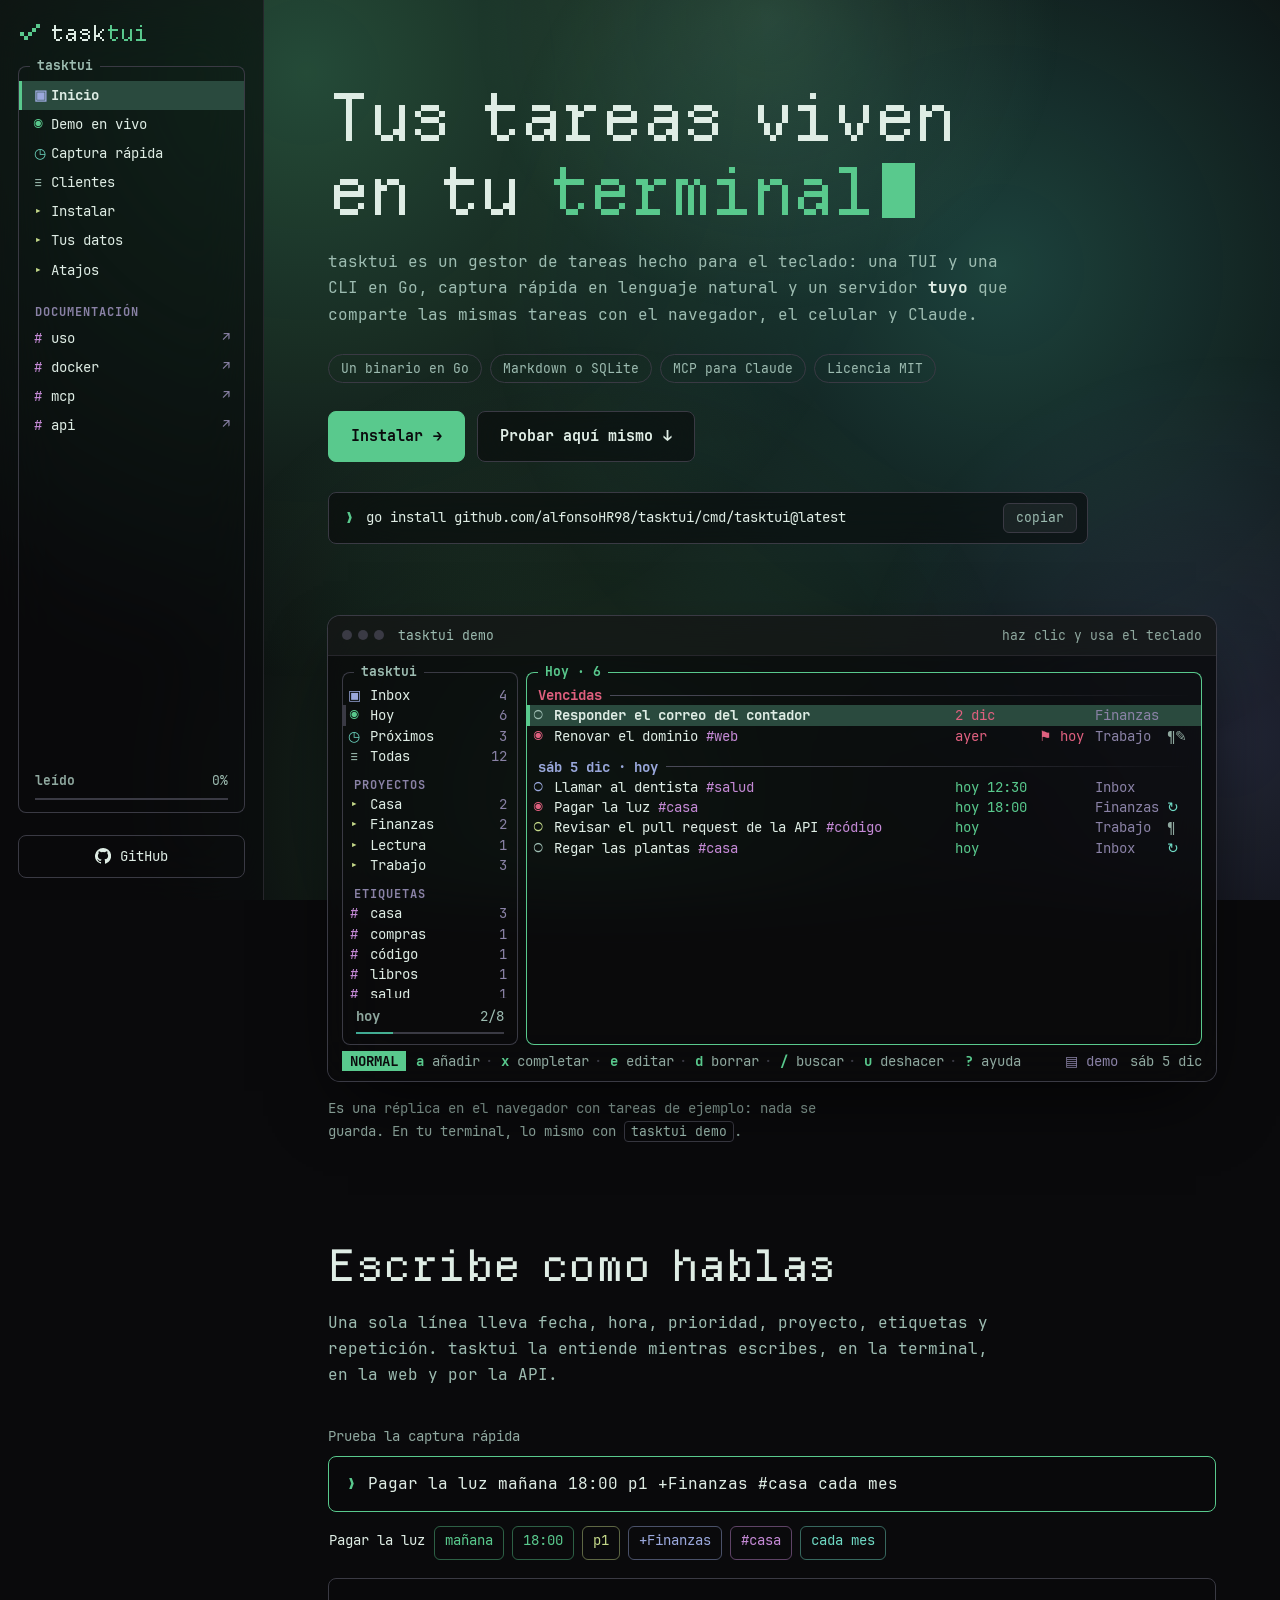
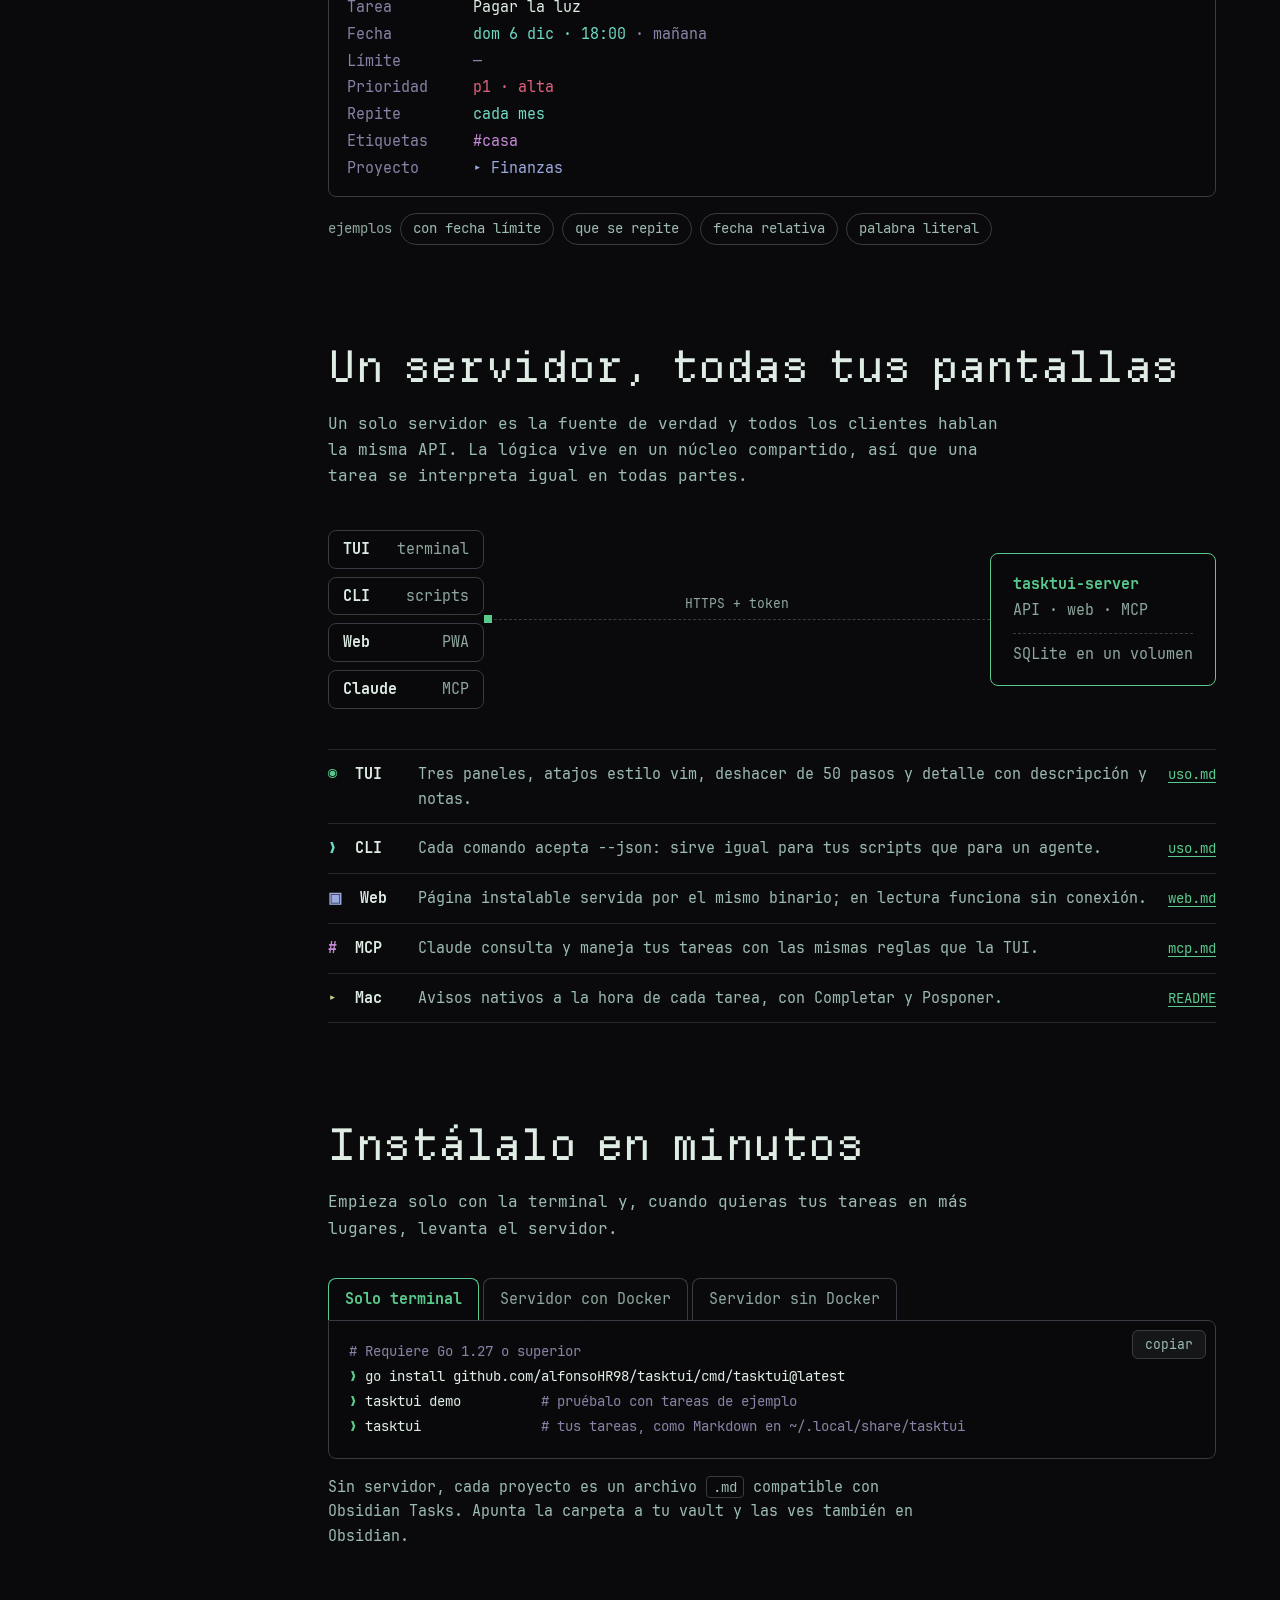
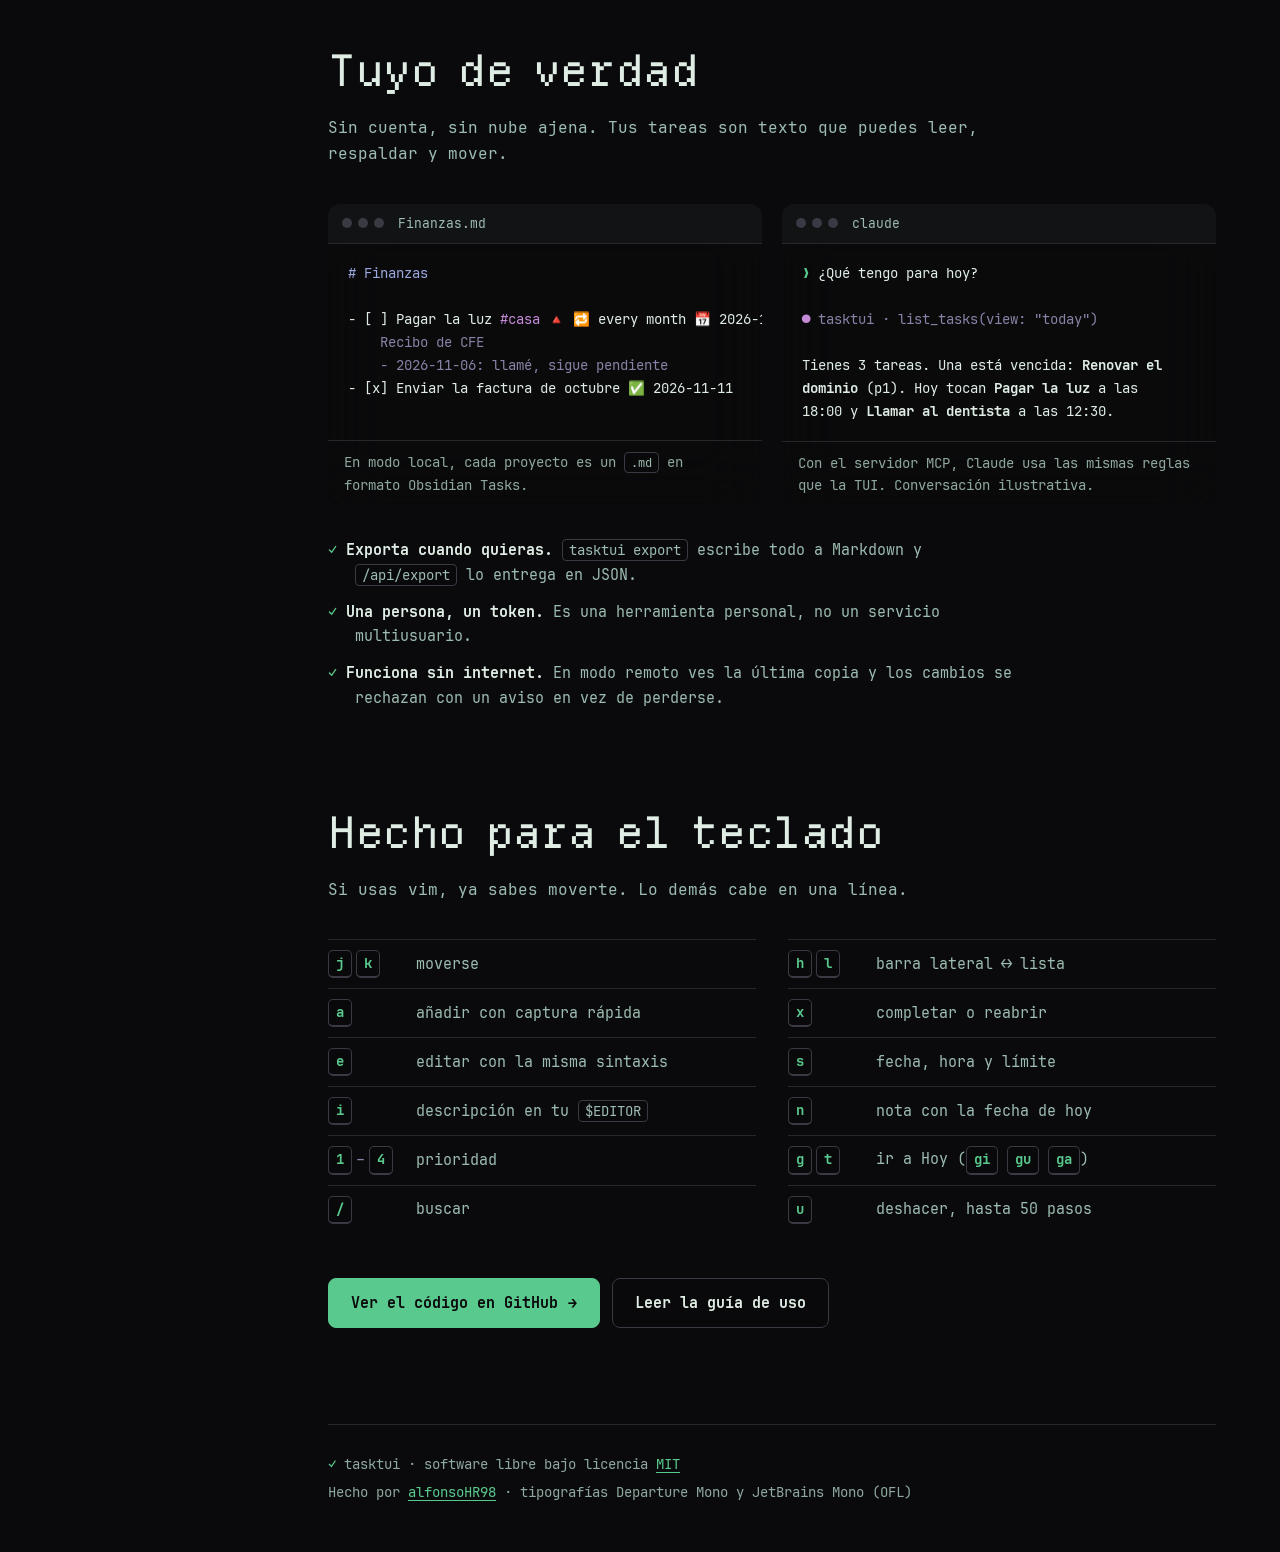
==== commit 6cfd41d6: "feat(site): fondo aurora difuminado y paneles translúcidos" ====
--- a/site/index.html
+++ b/site/index.html
@@ -18,6 +18,8 @@
 <body>
 <a class="skip" href="#contenido">Saltar al contenido</a>
 
+<div class="aurora" aria-hidden="true"><i></i><i></i><i></i><i></i><i></i></div>
+
 <aside class="rail" aria-label="Navegación">
   <a class="logo" href="#inicio" aria-label="tasktui, inicio">
     <svg viewBox="0 0 11 11" aria-hidden="true"><path d="M1 5h2v2H1zM3 7h2v2H3zM5 5h2v2H5zM7 3h2v2H7zM9 1h2v2H9z"/></svg>
@@ -55,7 +57,6 @@
 </aside>
 
 <main id="contenido">
-  <div class="aurora" aria-hidden="true"></div>
 
   <section class="hero" id="inicio" data-section>
     <h1>Tus tareas viven<br>en tu <span>terminal</span><i class="caret" aria-hidden="true"></i></h1>
--- a/site/style.css
+++ b/site/style.css
@@ -36,6 +36,11 @@
   --mauve: #c58ad6;
   --cyan: #6fd9c4;
   --peach: #c4906b;
+  --teal: #3fa894;
+  --glass: rgba(10, 10, 12, 0.62);        /* como la ventana de Ghostty: fondo translúcido… */
+  --glass-2: rgba(10, 10, 12, 0.8);
+  --frost: blur(30px) saturate(1.35);     /* …y desenfocado */
+  --p: 0;
   --pixel: "Departure Mono", "JetBrains Mono", ui-monospace, monospace;
   --mono: "JetBrains Mono", ui-monospace, "SF Mono", Menlo, monospace;
   --rail: 264px;
@@ -44,10 +49,9 @@
 }
 
 *, *::before, *::after { box-sizing: border-box; }
-html { scroll-behavior: smooth; scroll-padding-top: 24px; scrollbar-color: var(--line-2) var(--bg); scrollbar-width: thin; }
+html { background: var(--bg); scroll-behavior: smooth; scroll-padding-top: 24px; scrollbar-color: var(--line-2) var(--bg); scrollbar-width: thin; }
 body {
   margin: 0;
-  background: var(--bg);
   color: var(--text);
   font: 400 15px/1.65 var(--mono);
   font-variant-ligatures: none;
@@ -60,7 +64,7 @@
 a:hover { color: var(--green-hi); }
 code, kbd, pre { font-family: var(--mono); }
 p code, li code, dd code, figcaption code {
-  padding: 1px 6px; border: 1px solid var(--line); border-radius: 4px; background: var(--surface); color: var(--sub); font-size: 0.92em;
+  padding: 1px 6px; border: 1px solid var(--line-2); border-radius: 4px; background: var(--glass); color: var(--sub); font-size: 0.92em;
 }
 strong, b { font-weight: 700; }
 .vh { position: absolute; width: 1px; height: 1px; overflow: hidden; clip-path: inset(50%); white-space: nowrap; }
@@ -76,17 +80,26 @@
 .rail {
   position: fixed; inset: 0 auto 0 0; width: var(--rail); z-index: 5;
   display: flex; flex-direction: column; gap: 22px;
-  padding: 22px 18px; border-right: 1px solid var(--line); background: var(--bg);
+  padding: 22px 18px; border-right: 1px solid var(--line); background: var(--glass); backdrop-filter: var(--frost); -webkit-backdrop-filter: var(--frost);
 }
 .logo { display: flex; align-items: center; gap: 10px; font: 22px/1 var(--pixel); color: var(--text); text-decoration: none; }
 .logo svg { width: 22px; height: 22px; fill: var(--green); shape-rendering: crispEdges; }
 .logo b { font-weight: 400; color: var(--green); }
 
-.pane { position: relative; border: 1px solid var(--line-2); border-radius: 8px; }
+/* El marco se dibuja en tres piezas (dos esquinas junto al título y el resto)
+   para que el título corte la línea sin tapar el fondo translúcido. */
+.pane, .t-pane { --bc: var(--line-2); position: relative; border: 1px solid transparent; border-radius: 8px; }
+.pane::after, .t-pane::after {
+  content: ""; position: absolute; inset: 8px -1px -1px; border: 1px solid var(--bc); border-top: 0;
+  border-radius: 0 0 8px 8px; pointer-events: none;
+}
 .pt {
-  position: absolute; top: -0.72em; left: 12px; padding: 0 7px; background: var(--bg);
-  color: var(--sub); font-weight: 700; font-size: 13px; line-height: 1.4; white-space: nowrap;
-}
+  position: absolute; top: -10px; left: -1px; right: -1px; height: 18px; display: flex; align-items: center; gap: 7px;
+  color: var(--sub); font-weight: 700; font-size: 13px; line-height: 18px; white-space: nowrap; pointer-events: none;
+}
+.pt::before, .pt::after { content: ""; align-self: flex-end; height: 9px; border-top: 1px solid var(--bc); }
+.pt::before { flex: none; width: 12px; border-left: 1px solid var(--bc); border-top-left-radius: 8px; }
+.pt::after { flex: 1; border-right: 1px solid var(--bc); border-top-right-radius: 8px; }
 .nav { flex: 1; min-height: 0; display: flex; flex-direction: column; padding: 14px 0 12px; font-size: 14px; }
 .nav ul { list-style: none; margin: 0; padding: 0; }
 .nav h2 { margin: 18px 0 2px; padding: 0 16px; font: 700 12px/1.6 var(--mono); letter-spacing: 0.08em; text-transform: uppercase; color: var(--muted); }
@@ -96,36 +109,41 @@
 }
 .nav a i { font-style: normal; width: 1ch; text-align: center; }
 .nav a em { margin-left: auto; font-style: normal; color: var(--muted); }
-.nav a:hover { background: var(--surface-2); }
+.nav a:hover { background: rgba(223, 237, 229, 0.06); }
 .nav a[aria-current] { border-left-color: var(--green); background: var(--sel); font-weight: 700; }
 .read { margin-top: auto; padding: 18px 16px 0; font-size: 13px; color: var(--hint); }
 .read > div:first-child { display: flex; justify-content: space-between; font-weight: 700; }
 .read #read-pct { color: var(--sub); font-weight: 400; font-variant-numeric: tabular-nums; }
 .bar { height: 2px; margin-top: 6px; background: var(--line-2); }
-.bar span { display: block; height: 100%; width: 0; background: var(--green); }
+.bar span { display: block; height: 100%; width: 0; background: linear-gradient(90deg, var(--teal), var(--green), var(--green-hi)) 0 0 / var(--rail) 100%; }
 .gh {
   display: flex; align-items: center; justify-content: center; gap: 9px; padding: 9px 12px;
   border: 1px solid var(--line-2); border-radius: 8px; color: var(--text); text-decoration: none; font-size: 14px;
   transition: border-color 0.2s, background 0.2s;
 }
 .gh svg { width: 16px; height: 16px; fill: currentColor; }
-.gh:hover { border-color: var(--green); background: var(--surface); color: var(--text); }
+.gh:hover { border-color: var(--green); background: rgba(223, 237, 229, 0.06); color: var(--text); }
 
 /* ---------- contenido ---------- */
 main { position: relative; margin-left: var(--rail); padding: 0 clamp(20px, 5vw, 72px); isolation: isolate; }
 main > section { max-width: 1240px; margin: 0 auto; padding: 72px 0 24px; }
-.aurora {
-  position: absolute; z-index: -1; top: -180px; left: -10%; right: -10%; height: 620px; pointer-events: none;
-  background:
-    radial-gradient(42% 46% at 22% 38%, rgba(89, 201, 141, 0.24), transparent 70%),
-    radial-gradient(36% 42% at 62% 26%, rgba(63, 168, 148, 0.18), transparent 70%),
-    radial-gradient(30% 40% at 88% 44%, rgba(176, 107, 196, 0.16), transparent 70%);
-  filter: blur(26px);
-  animation: aurora 26s ease-in-out infinite alternate;
-}
-@keyframes aurora {
-  from { transform: translate3d(-3%, 0, 0) skewX(-4deg); opacity: 0.85; }
-  to { transform: translate3d(4%, 18px, 0) skewX(5deg); opacity: 1; }
+/* ---------- aurora: el fondo de toda la página ---------- */
+.aurora { position: fixed; inset: 0; z-index: -1; overflow: hidden; pointer-events: none; }
+.aurora i {
+  position: absolute; width: var(--d); height: var(--d); margin: calc(var(--d) / -2) 0 0 calc(var(--d) / -2); border-radius: 50%;
+  background: radial-gradient(closest-side, var(--c), transparent);
+  translate: 0 calc(var(--p) * var(--shift, 0vh));
+  animation: drift var(--t, 30s) ease-in-out infinite alternate;
+  will-change: transform;
+}
+.aurora i:nth-child(1) { --d: 95vmax; --c: rgba(89, 201, 141, 0.34); left: 24%; top: 8%; --shift: 46vh; --t: 34s; }
+.aurora i:nth-child(2) { --d: 80vmax; --c: rgba(63, 168, 148, 0.36); left: 78%; top: 30%; --shift: -38vh; --t: 41s; animation-delay: -12s; }
+.aurora i:nth-child(3) { --d: 70vmax; --c: rgba(79, 168, 111, 0.3); left: 46%; top: 88%; --shift: -52vh; --t: 29s; animation-delay: -6s; }
+.aurora i:nth-child(4) { --d: 60vmax; --c: rgba(110, 127, 184, 0.24); left: 96%; top: 82%; --shift: -64vh; --t: 37s; animation-delay: -20s; }
+.aurora i:nth-child(5) { --d: 46vmax; --c: rgba(143, 231, 171, 0.16); left: 60%; top: 2%; --shift: 70vh; --t: 25s; animation-delay: -9s; }
+@keyframes drift {
+  from { transform: translate3d(-5vmax, -3vmax, 0) scale(0.92); }
+  to { transform: translate3d(6vmax, 4vmax, 0) scale(1.1); }
 }
 
 h1, h2 { font-family: var(--pixel); font-weight: 400; margin: 0; text-wrap: balance; }
@@ -147,30 +165,30 @@
 .cta.end { margin-top: 44px; }
 .btn {
   display: inline-flex; align-items: center; gap: 10px; padding: 12px 22px; border: 1px solid var(--line-2); border-radius: 8px;
-  color: var(--text); font-weight: 700; text-decoration: none; background: var(--surface);
+  color: var(--text); font-weight: 700; text-decoration: none; background: var(--glass); backdrop-filter: var(--frost); -webkit-backdrop-filter: var(--frost);
   transition: transform 0.25s var(--ease), border-color 0.2s, background 0.2s;
 }
 .btn:hover { border-color: var(--green); color: var(--text); transform: translateY(-1px); }
 .btn:active { transform: translateY(0); }
-.btn.primary { background: var(--green); border-color: var(--green); color: var(--bg); }
+.btn.primary { background: var(--green); border-color: var(--green); color: var(--bg); backdrop-filter: none; -webkit-backdrop-filter: none; }
 .btn.primary:hover { background: var(--green-hi); border-color: var(--green-hi); color: var(--bg); }
 
 .cmd {
   display: flex; align-items: center; gap: 12px; max-width: 760px; margin-top: 30px; padding: 10px 10px 10px 16px;
-  border: 1px solid var(--line-2); border-radius: 8px; background: rgba(17, 17, 20, 0.8);
+  border: 1px solid var(--line-2); border-radius: 8px; background: var(--glass); backdrop-filter: var(--frost); -webkit-backdrop-filter: var(--frost);
 }
 .cmd code { flex: 1; min-width: 0; overflow-x: auto; white-space: nowrap; font-size: 14px; scrollbar-width: none; }
 .prompt, .pr { color: var(--green); font-weight: 700; }
 .copy {
-  flex: none; padding: 4px 12px; border: 1px solid var(--line-2); border-radius: 6px; background: var(--surface-2);
+  flex: none; padding: 4px 12px; border: 1px solid var(--line-2); border-radius: 6px; background: rgba(223, 237, 229, 0.06);
   color: var(--sub); font: 13px/1.5 var(--mono); cursor: pointer; transition: border-color 0.2s, color 0.2s;
 }
 .copy:hover { border-color: var(--green); color: var(--text); }
 .copy.ok { border-color: var(--green); color: var(--green); }
 
 /* ---------- ventanas ---------- */
-.win { border: 1px solid var(--line-2); border-radius: 12px; background: var(--bg); box-shadow: 0 30px 70px -20px rgba(0, 0, 0, 0.9); overflow: hidden; }
-.win-bar { display: flex; align-items: center; gap: 14px; padding: 9px 14px; border-bottom: 1px solid var(--line); background: var(--surface); font-size: 13px; color: var(--hint); }
+.win { border-radius: 12px; background: var(--glass-2); backdrop-filter: var(--frost); -webkit-backdrop-filter: var(--frost); box-shadow: 0 0 0 1px var(--line-2), 0 30px 70px -20px rgba(0, 0, 0, 0.75); overflow: hidden; }
+.win-bar { display: flex; align-items: center; gap: 14px; padding: 9px 14px; border-bottom: 1px solid var(--line); background: rgba(223, 237, 229, 0.04); font-size: 13px; color: var(--hint); }
 .dots { display: inline-flex; gap: 6px; }
 .dots i { width: 10px; height: 10px; border-radius: 50%; background: var(--line-2); }
 .win-title { color: var(--sub); }
@@ -184,13 +202,13 @@
 .tui:focus-visible { box-shadow: inset 0 0 0 1px var(--green); }
 .fallback { margin: 0; overflow: hidden; color: var(--sub); font-size: 12px; line-height: 1.35; }
 .t-panes { flex: 1; min-height: 0; display: grid; grid-template-columns: 22ch minmax(0, 1fr) 38ch; gap: 8px; }
-.t-pane { position: relative; min-width: 0; padding: 12px 0 8px; border: 1px solid var(--line-2); border-radius: 8px; overflow: hidden; display: flex; flex-direction: column; }
-.t-pane.focus { border-color: var(--green); }
+.t-pane { min-width: 0; padding: 12px 0 8px; display: flex; flex-direction: column; }
+.t-pane.focus { --bc: var(--green); }
 .t-pane.focus > .pt { color: var(--green); }
 .t-pane { overflow: visible; min-height: 0; }
 .t-body { position: relative; flex: 1; min-height: 0; overflow: hidden auto; scrollbar-width: none; }
 .t-row { display: flex; align-items: baseline; gap: 1ch; padding: 0 1.2ch 0 0; border-left: 3px solid transparent; white-space: nowrap; cursor: pointer; }
-.t-row:hover { background: var(--surface-2); }
+.t-row:hover { background: rgba(223, 237, 229, 0.06); }
 .t-row.sel { border-left-color: var(--line-2); }
 .focus .t-row.sel { border-left-color: var(--green); background: var(--sel); font-weight: 700; }
 .t-row .ic { width: 2ch; text-align: center; flex: none; }
@@ -200,7 +218,7 @@
 .t-group { display: flex; align-items: center; gap: 1ch; padding: 0 1.2ch 0 1.4ch; color: var(--blue); font-weight: 700; }
 .t-group:not(:first-child) { margin-top: 0.8em; }
 .t-group.late { color: var(--red); }
-.t-group::after { content: ""; flex: 1; height: 1px; background: var(--line-2); }
+.t-group::after { content: ""; flex: 1; height: 1px; background: linear-gradient(90deg, #4a4a58, var(--line-2) 40%, transparent); }
 .t-check { all: unset; width: 2ch; text-align: center; cursor: pointer; font-weight: 700; flex: none; }
 .t-check:focus-visible { outline: 2px solid var(--green); }
 .p1 { color: var(--red); } .p2 { color: var(--yellow); } .p3 { color: var(--blue); } .p4 { color: var(--sub); }
@@ -225,7 +243,7 @@
 .t-detail dd { margin: 0; }
 .t-detail dd small { color: var(--muted); font-size: 1em; }
 .t-detail h4 { display: flex; align-items: center; gap: 1ch; margin: 1.2em 0 0; font: 700 1em/1.5 var(--mono); color: var(--green); }
-.t-detail h4::after { content: ""; flex: 1; height: 1px; background: var(--line-2); }
+.t-detail h4::after { content: ""; flex: 1; height: 1px; background: linear-gradient(90deg, #4a4a58, var(--line-2) 40%, transparent); }
 .t-detail p { margin: 0; }
 .t-detail .note { padding-left: 1.5ch; border-left: 1px solid var(--line-2); }
 .t-detail .note small, .t-detail .id { color: var(--muted); font-size: 1em; }
@@ -244,7 +262,7 @@
 .t-right { flex: none; color: var(--hint); }
 .t-right span { color: var(--muted); margin-right: 1.5ch; }
 
-.t-pop { position: absolute; left: 50%; top: 30%; width: min(78ch, calc(100% - 24px)); transform: translateX(-50%); padding: 14px 0 10px; border: 1px solid var(--green); border-radius: 8px; background: var(--bg); box-shadow: 0 24px 60px -12px #000; }
+.t-pop { position: absolute; left: 50%; top: 30%; width: min(78ch, calc(100% - 24px)); transform: translateX(-50%); padding: 14px 0 10px; --bc: var(--green); background: rgba(10, 10, 12, 0.94); box-shadow: 0 24px 60px -12px #000; }
 .t-pop .pt { color: var(--green); }
 .t-pop[hidden] { display: none; }
 .t-in { display: flex; gap: 1ch; padding: 0 1.6ch; }
@@ -252,7 +270,7 @@
 .t-prev { min-height: 1.5em; margin: 1em 0 0; padding: 0 1.6ch; display: flex; flex-wrap: wrap; gap: 0 2ch; }
 .t-prev::before { content: "→"; color: var(--muted); }
 .t-tip { padding: 0 1.6ch; color: var(--muted); white-space: nowrap; overflow: hidden; text-overflow: ellipsis; }
-.t-help { top: 6%; width: min(64ch, calc(100% - 24px)); max-height: 88%; overflow: auto; }
+.t-help { top: 6%; width: min(64ch, calc(100% - 24px)); }
 .t-help h4 { margin: 0.6em 0 0; padding: 0 1.6ch; font: 700 1em/1.5 var(--mono); color: var(--green); }
 .t-help dl { display: grid; grid-template-columns: 16ch 1fr; margin: 0; padding: 0 1.6ch 0 3ch; }
 .t-help dt { color: var(--yellow); font-weight: 700; }
@@ -264,7 +282,7 @@
 /* ---------- captura rápida ---------- */
 .play { max-width: 900px; margin-top: 36px; }
 .play > label { display: block; margin-bottom: 8px; color: var(--hint); font-size: 14px; }
-.play-input { display: flex; align-items: center; gap: 12px; padding: 14px 18px; border: 1px solid var(--green); border-radius: 8px; background: var(--surface); }
+.play-input { display: flex; align-items: center; gap: 12px; padding: 14px 18px; border: 1px solid var(--green); border-radius: 8px; background: var(--glass); backdrop-filter: var(--frost); -webkit-backdrop-filter: var(--frost); }
 .play-input input { all: unset; flex: 1; min-width: 0; font-size: 16px; caret-color: var(--green); }
 .play-input:focus-within { box-shadow: 0 0 0 3px rgba(89, 201, 141, 0.18); }
 .play-tokens { display: flex; flex-wrap: wrap; gap: 6px 8px; min-height: 34px; margin-top: 14px; }
@@ -277,7 +295,7 @@
 .tk.label { color: var(--mauve); border-color: rgba(197, 138, 214, 0.45); }
 .tk.project { color: var(--blue); border-color: rgba(154, 168, 220, 0.45); }
 .tk.text { border-color: transparent; padding-inline: 0; color: var(--text); }
-.play-out { display: grid; grid-template-columns: 14ch 1fr; gap: 2px 0; margin: 18px 0 0; padding: 16px 18px; border: 1px solid var(--line-2); border-radius: 8px; }
+.play-out { display: grid; grid-template-columns: 14ch 1fr; gap: 2px 0; margin: 18px 0 0; padding: 16px 18px; border: 1px solid var(--line-2); border-radius: 8px; background: var(--glass); backdrop-filter: var(--frost); -webkit-backdrop-filter: var(--frost); }
 .play-out dt { color: var(--muted); }
 .play-out dd { margin: 0; min-width: 0; overflow-wrap: anywhere; }
 .play-out dd.none { color: var(--muted); }
@@ -288,14 +306,14 @@
 /* ---------- clientes ---------- */
 .arch { display: grid; grid-template-columns: auto minmax(90px, 1fr) auto; align-items: center; max-width: 900px; margin-top: 40px; }
 .arch-clients { list-style: none; margin: 0; padding: 0; display: grid; gap: 8px; }
-.arch-clients li, .arch-server { border: 1px solid var(--line-2); border-radius: 8px; background: var(--surface); }
+.arch-clients li, .arch-server { border: 1px solid var(--line-2); border-radius: 8px; background: var(--glass); backdrop-filter: var(--frost); -webkit-backdrop-filter: var(--frost); }
 .arch-clients li { display: flex; justify-content: space-between; gap: 3ch; padding: 6px 14px; }
 .arch-clients span, .arch-server span { color: var(--hint); }
 .arch-wire { position: relative; align-self: stretch; display: grid; place-items: center; }
 .arch-wire::before { content: ""; position: absolute; inset: 50% 0 auto; border-top: 1px dashed var(--line-2); }
 .arch-wire::after { content: ""; position: absolute; top: 50%; left: 0; width: 8px; height: 8px; margin-top: -4px; background: var(--green); animation: packet 2.6s linear infinite; }
 @keyframes packet { from { left: 0; opacity: 0; } 12%, 88% { opacity: 1; } to { left: calc(100% - 8px); opacity: 0; } }
-.arch-wire span { position: relative; padding: 0 10px; background: var(--bg); color: var(--hint); font-size: 13px; transform: translateY(-16px); white-space: nowrap; }
+.arch-wire span { position: relative; padding: 0 10px; color: var(--hint); font-size: 13px; transform: translateY(-16px); white-space: nowrap; }
 .arch-server { display: grid; gap: 2px; padding: 18px 22px; border-color: var(--green); }
 .arch-server b { color: var(--green); }
 .arch-db { margin-top: 8px; padding-top: 8px; border-top: 1px dashed var(--line-2); }
@@ -314,17 +332,17 @@
 [role="tablist"] { display: flex; flex-wrap: wrap; gap: 4px; }
 [role="tab"] { padding: 8px 16px; border: 1px solid var(--line-2); border-bottom: 0; border-radius: 8px 8px 0 0; background: none; color: var(--hint); font: inherit; cursor: pointer; }
 [role="tab"]:hover { color: var(--text); }
-[role="tab"][aria-selected="true"] { background: var(--surface); color: var(--green); font-weight: 700; border-color: var(--green); }
+[role="tab"][aria-selected="true"] { background: var(--glass); color: var(--green); font-weight: 700; border-color: var(--green); }
 [role="tabpanel"] { position: relative; }
 [role="tabpanel"] > p { max-width: 68ch; margin: 16px 0 0; color: var(--sub); }
-.code { margin: 0; padding: 18px 20px; border: 1px solid var(--line-2); border-radius: 0 8px 8px 8px; background: var(--surface); font-size: 14px; line-height: 1.8; overflow-x: auto; scrollbar-width: thin; }
+.code { margin: 0; padding: 18px 20px; border: 1px solid var(--line-2); border-radius: 0 8px 8px 8px; background: var(--glass); backdrop-filter: var(--frost); -webkit-backdrop-filter: var(--frost); font-size: 14px; line-height: 1.8; overflow-x: auto; scrollbar-width: thin; }
 .cm { color: var(--muted); }
 [role="tabpanel"] .copy { position: absolute; top: 10px; right: 10px; }
 
 /* ---------- datos ---------- */
 .two { display: grid; grid-template-columns: repeat(auto-fit, minmax(min(100%, 420px), 1fr)); gap: 20px; margin-top: 36px; }
 .win.small { margin: 0; box-shadow: none; display: flex; flex-direction: column; }
-.win.small .code { flex: 1; border: 0; border-radius: 0; background: none; font-size: 13.5px; line-height: 1.7; }
+.win.small .code { flex: 1; border: 0; border-radius: 0; background: none; backdrop-filter: none; -webkit-backdrop-filter: none; font-size: 13.5px; line-height: 1.7; }
 .win.small .code.chat { white-space: pre-wrap; }
 figcaption { padding: 10px 16px; border-top: 1px solid var(--line); color: var(--hint); font-size: 13.5px; }
 .facts { max-width: 78ch; margin: 32px 0 0; padding: 0; list-style: none; display: grid; gap: 12px; color: var(--sub); }
@@ -337,14 +355,14 @@
 .keys div { display: flex; align-items: center; gap: 16px; padding: 10px 0; border-top: 1px solid var(--line); }
 .keys dt { flex: none; width: 8ch; display: flex; align-items: center; gap: 4px; color: var(--muted); }
 .keys dd { margin: 0; color: var(--sub); }
-kbd { display: inline-block; min-width: 2.2ch; padding: 1px 7px; border: 1px solid var(--line-2); border-bottom-width: 2px; border-radius: 5px; background: var(--surface); color: var(--green); font-size: 14px; font-weight: 700; text-align: center; }
+kbd { display: inline-block; min-width: 2.2ch; padding: 1px 7px; border: 1px solid var(--line-2); border-bottom-width: 2px; border-radius: 5px; background: var(--glass); color: var(--green); font-size: 14px; font-weight: 700; text-align: center; }
 
 footer { max-width: 1180px; margin: 72px auto 0; padding: 28px 0 44px; border-top: 1px solid var(--line); color: var(--hint); font-size: 14px; }
 footer p { margin: 0 0 4px; }
 
 /* ---------- pantallas chicas ---------- */
 @media (max-width: 1020px) {
-  .rail { position: sticky; top: 0; width: auto; flex-direction: row; align-items: center; justify-content: space-between; padding: 12px 16px; border-right: 0; border-bottom: 1px solid var(--line); }
+  .rail { position: sticky; top: 0; width: auto; flex-direction: row; align-items: center; justify-content: space-between; padding: 12px 16px; border-right: 0; border-bottom: 1px solid var(--line); z-index: 10; }
   .nav { display: none; }
   .gh { padding: 6px 12px; }
   main { margin-left: 0; padding: 0 16px; }
@@ -359,7 +377,7 @@
   .arch-wire { height: 56px; }
   .arch-wire::before { inset: 0 auto 0 50%; border-top: 0; border-left: 1px dashed var(--line-2); }
   .arch-wire::after { display: none; }
-  .arch-wire span { transform: none; }
+  .arch-wire span { transform: translateX(calc(50% + 12px)); }
   .ls, .ls tbody, .ls tr, .ls th, .ls td { display: block; width: auto; }
   .ls tr { padding: 12px 0; }
   .ls th, .ls td { padding: 0; }
